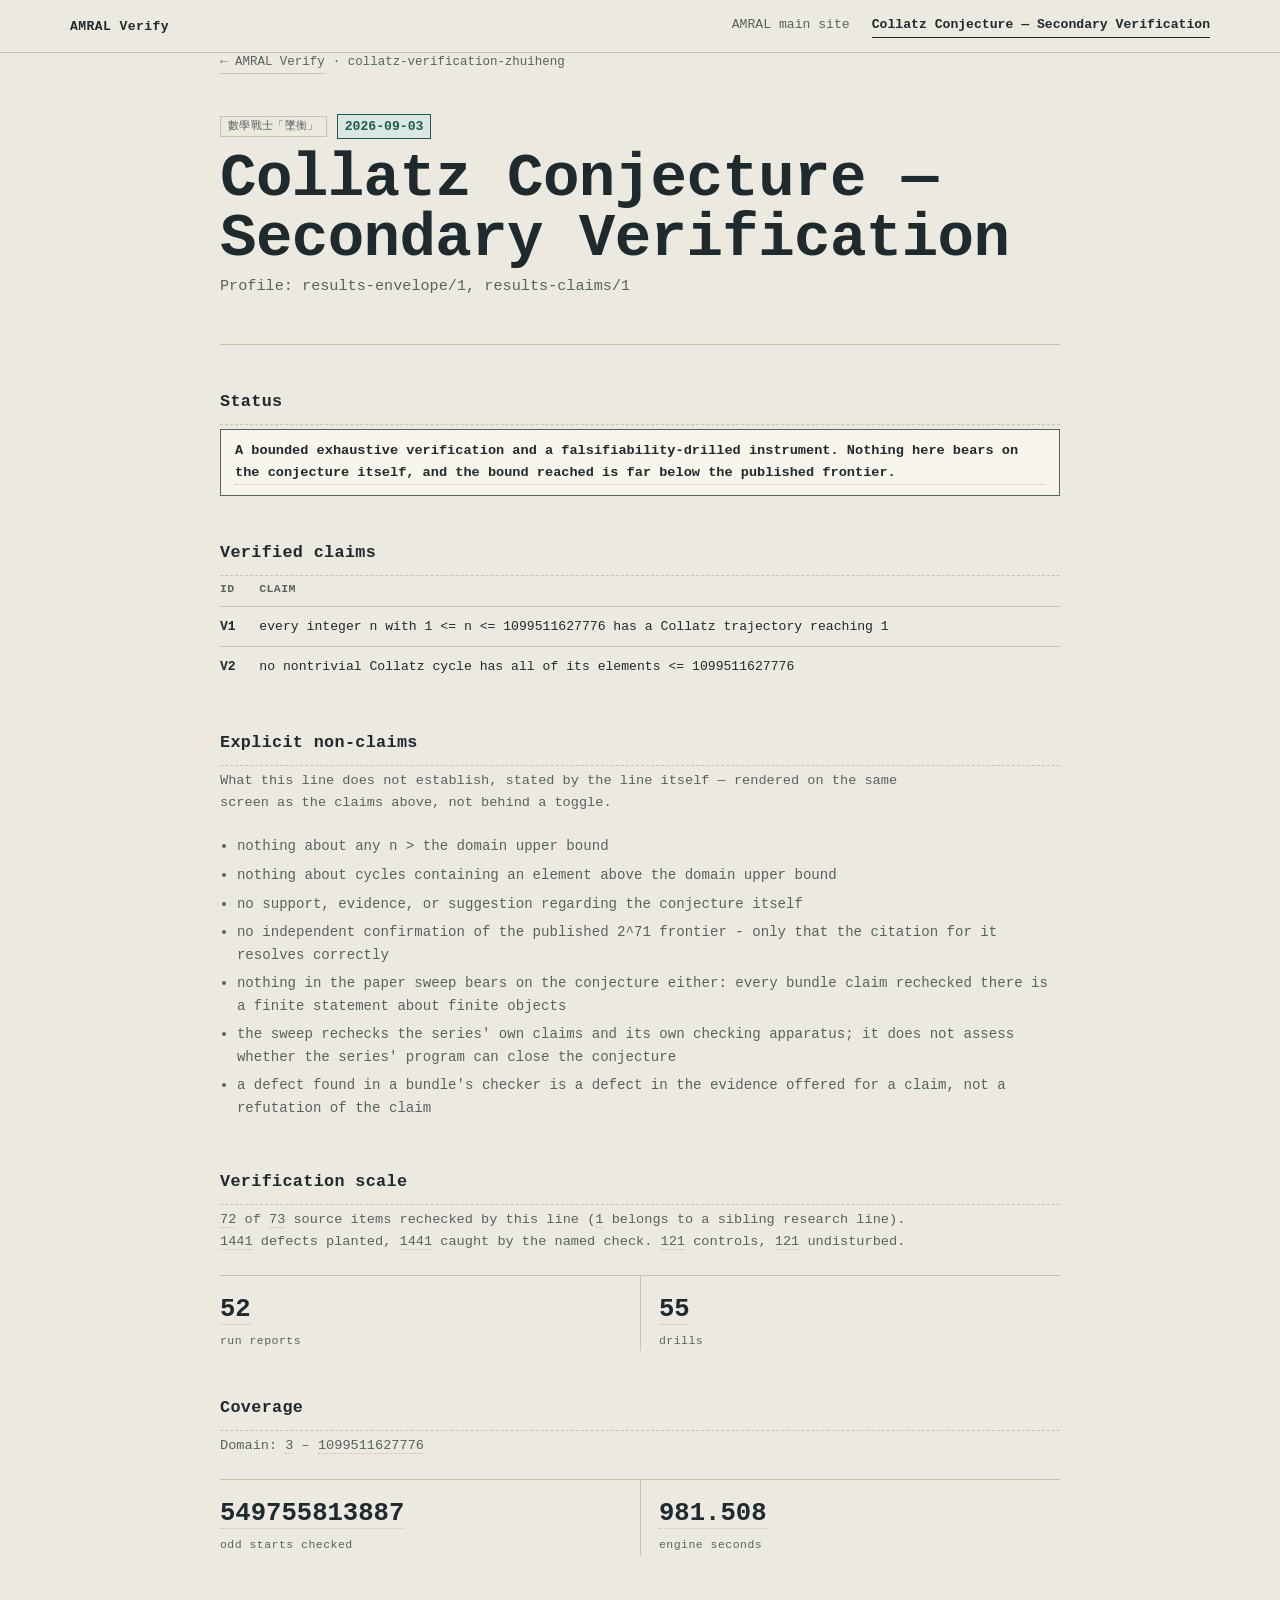
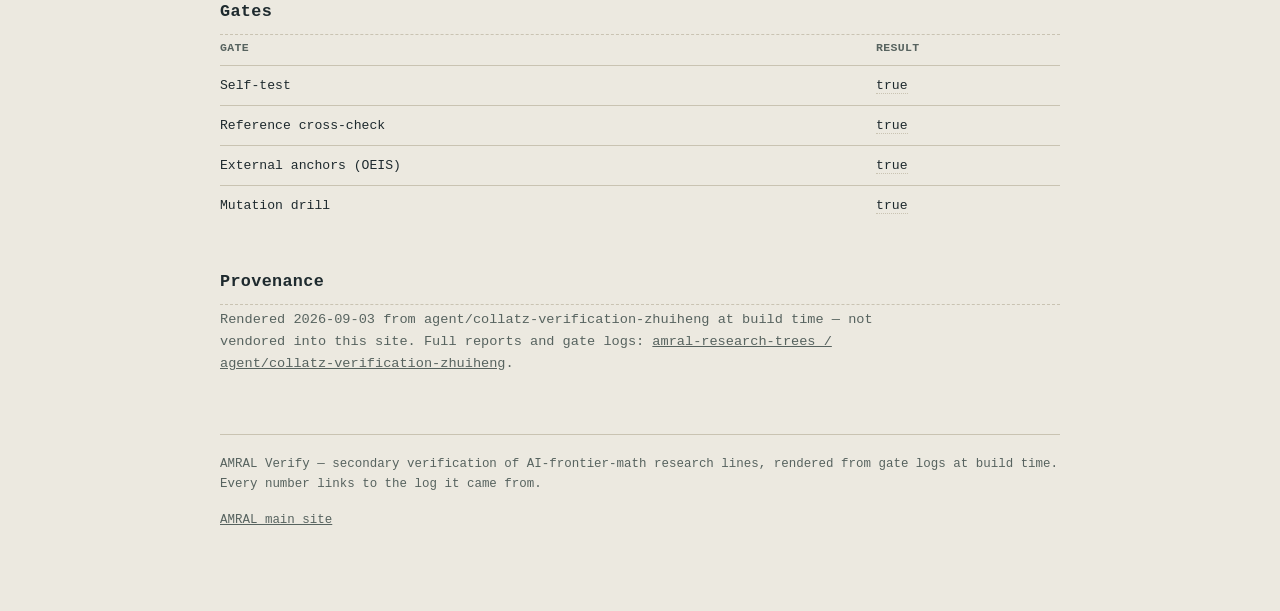
==== public/collatz-verification-zhuiheng/index.html @ 891db624 "Fix 5 real defects found by 墜衡's independent review Gate 3 checks fidelity (rendered value matches s" ====
<!DOCTYPE html>
<html lang="en">
<head>
<meta charset="UTF-8">
<meta name="viewport" content="width=device-width, initial-scale=1.0">
<title>Collatz Conjecture — Secondary Verification · AMRAL Verify</title>
<meta name="description" content="A bounded exhaustive verification and a falsifiability-drilled instrument. Nothing here bears on the conjecture itself, and the bound reached is far below the published frontier.">
<meta name="robots" content="index, follow">
<link rel="stylesheet" href="../assets/site.css">
<link rel="stylesheet" href="../assets/verify.css">
</head>
<body>
<nav class="sitenav"><div class="inner">
  <a class="brand" href="../">AMRAL Verify</a>
  <a class="link" href="https://amral.evemisslab.com/">AMRAL main site</a>
  <a class="link active" href="./">Collatz Conjecture — Secondary Verification</a>
</div></nav>
<div class="wrap narrow">
<div class="crumb"><a href="../">← AMRAL Verify</a> · collatz-verification-zhuiheng</div>
<header class="pkg">
  <div class="idline">
    <span class="tag">數學戰士「墜衡」</span>
    <span class="status">2026-09-03</span>
  </div>
  <h1>Collatz Conjecture — Secondary Verification</h1>
  <p class="h1-sub">Profile: results-envelope/1, results-claims/1</p>
</header>
<section id="status">
  <h2 class="doc-h2">Status</h2>
  <div class="claim-box" style="border-color: var(--ink-dim); background: var(--paper-raised); color: var(--ink);">
    <span class="sourced" data-source="global_status.statement" title="source: global_status.statement">A bounded exhaustive verification and a falsifiability-drilled instrument. Nothing here bears on the conjecture itself, and the bound reached is far below the published frontier.</span>
  </div>
</section>
<section id="claims">
  <h2 class="doc-h2">Verified claims</h2>
  <table class="ledger"><thead><tr><th>ID</th><th>Claim</th></tr></thead><tbody><tr><td class="claim-id">V1</td><td>every integer n with 1 &lt;= n &lt;= 1099511627776 has a Collatz trajectory reaching 1</td></tr><tr><td class="claim-id">V2</td><td>no nontrivial Collatz cycle has all of its elements &lt;= 1099511627776</td></tr></tbody></table>
</section>
<section id="non-claims">
  <h2 class="doc-h2">Explicit non-claims</h2>
  <p class="section-note">What this line does not establish, stated by the line itself — rendered on the same screen as the claims above, not behind a toggle.</p>
  <ul class="non-claims"><li>nothing about any n &gt; the domain upper bound</li><li>nothing about cycles containing an element above the domain upper bound</li><li>no support, evidence, or suggestion regarding the conjecture itself</li><li>no independent confirmation of the published 2^71 frontier - only that the citation for it resolves correctly</li><li>nothing in the paper sweep bears on the conjecture either: every bundle claim rechecked there is a finite statement about finite objects</li><li>the sweep rechecks the series&#x27; own claims and its own checking apparatus; it does not assess whether the series&#x27; program can close the conjecture</li><li>a defect found in a bundle&#x27;s checker is a defect in the evidence offered for a claim, not a refutation of the claim</li></ul>
</section>
<section>
  <h2 class="doc-h2">Verification scale</h2>
  <p class="section-note"><span class="sourced" data-source="paper_sweep.rechecked_by_this_tree" title="source: paper_sweep.rechecked_by_this_tree">72</span> of <span class="sourced" data-source="paper_sweep.source_items" title="source: paper_sweep.source_items">73</span> source items rechecked by this line (<span class="sourced" data-source="paper_sweep.belongs_to_another_research_line" title="source: paper_sweep.belongs_to_another_research_line">1</span> belongs to a sibling research line). <span class="sourced" data-source="paper_sweep.defects_planted" title="source: paper_sweep.defects_planted">1441</span> defects planted, <span class="sourced" data-source="paper_sweep.defects_caught_by_the_named_check" title="source: paper_sweep.defects_caught_by_the_named_check">1441</span> caught by the named check. <span class="sourced" data-source="paper_sweep.controls" title="source: paper_sweep.controls">121</span> controls, <span class="sourced" data-source="paper_sweep.controls_undisturbed" title="source: paper_sweep.controls_undisturbed">121</span> undisturbed.</p>
  <div class="stats"><div class="stat"><span class="n"><span class="sourced" data-source="paper_sweep.run_reports" title="source: paper_sweep.run_reports">52</span></span><span class="l">run reports</span></div><div class="stat"><span class="n"><span class="sourced" data-source="paper_sweep.drills" title="source: paper_sweep.drills">55</span></span><span class="l">drills</span></div></div>
</section>
<section id="coverage">
  <h2 class="doc-h2">Coverage</h2>
  <p class="section-note">Domain: <span class="sourced" data-source="coverage.covered_interval.0" title="source: coverage.covered_interval.0">3</span> – <span class="sourced" data-source="coverage.covered_interval.1" title="source: coverage.covered_interval.1">1099511627776</span></p>
  <div class="stats"><div class="stat"><span class="n"><span class="sourced" data-source="coverage.odd_starts_checked" title="source: coverage.odd_starts_checked">549755813887</span></span><span class="l">odd starts checked</span></div><div class="stat"><span class="n"><span class="sourced" data-source="coverage.total_engine_seconds" title="source: coverage.total_engine_seconds">981.508</span></span><span class="l">engine seconds</span></div></div>
</section>
<section id="gates">
  <h2 class="doc-h2">Gates</h2>
  <table class="ledger"><thead><tr><th>Gate</th><th>Result</th></tr></thead><tbody><tr><td>Self-test</td><td><span class="sourced" data-source="gates.self_test.ok" title="source: gates.self_test.ok">true</span></td></tr><tr><td>Reference cross-check</td><td><span class="sourced" data-source="gates.reference_cross_check.agree" title="source: gates.reference_cross_check.agree">true</span></td></tr><tr><td>External anchors (OEIS)</td><td><span class="sourced" data-source="gates.external_anchors.ok" title="source: gates.external_anchors.ok">true</span></td></tr><tr><td>Mutation drill</td><td><span class="sourced" data-source="gates.mutation_drill.ok" title="source: gates.mutation_drill.ok">true</span></td></tr></tbody></table>
</section>
<section id="provenance">
  <h2 class="doc-h2">Provenance</h2>
  <p class="section-note">Rendered 2026-09-03 from <code>agent/collatz-verification-zhuiheng</code> at build time — not vendored into this site. Full reports and gate logs: <a href="https://github.com/kakon77777-commits/amral-research-trees/tree/agent/collatz-verification-zhuiheng/collatz-verification-zhuiheng">amral-research-trees / agent/collatz-verification-zhuiheng</a>.</p>
</section>
<footer class="sitefoot">
  <span>AMRAL Verify — secondary verification of AI-frontier-math research lines, rendered from gate logs at build time. Every number links to the log it came from.</span>
  <a href="https://amral.evemisslab.com/">AMRAL main site</a>
</footer>
</div>
</body>
</html>
---- public/assets/site.css ----
/* AMRAL shared design system — used by /, /methodology/, /riemann/ and every
   package detail page. One file so the look stays one system as case studies
   are added; page-specific layout stays inline in each page. */
:root {
  --ink: #1e2a2e; --ink-dim: #57635f; --paper: #ece9e0; --paper-raised: #f7f5ec;
  --line: #c9c3b2; --open: #a8501f; --open-bg: #f1e2d2;
  --closed: #1f5c50; --closed-bg: #dbe8e2; --focus: #2455c9;
  --partial: #8a6d1f; --partial-bg: #f1ead2;
}
@media (prefers-color-scheme: dark) {
  :root {
    --ink: #e9e6dc; --ink-dim: #a8a296; --paper: #17191b; --paper-raised: #202325;
    --line: #3a3d38; --open: #e3925e; --open-bg: #3a2a1c;
    --closed: #6fbfae; --closed-bg: #1c332d; --focus: #7fa6ff;
    --partial: #d9b95e; --partial-bg: #362d17;
  }
}
* { box-sizing: border-box; }
html { -webkit-text-size-adjust: 100%; }
body {
  margin: 0; background: var(--paper); color: var(--ink);
  font-family: ui-monospace, "Cascadia Code", "SF Mono", "JetBrains Mono", Consolas, "Roboto Mono", monospace;
  font-variant-numeric: tabular-nums; line-height: 1.6;
}
a { color: inherit; }
::selection { background: var(--closed); color: var(--paper-raised); }
:focus-visible { outline: 2px solid var(--focus); outline-offset: 2px; }
.wrap { max-width: 1180px; margin: 0 auto; padding: 0 20px 80px; }
.wrap.narrow { max-width: 880px; }

/* ---- top nav, every page ---- */
nav.sitenav {
  border-bottom: 1px solid var(--line); background: var(--paper);
  position: sticky; top: 0; z-index: 10;
}
nav.sitenav .inner {
  max-width: 1180px; margin: 0 auto; padding: 14px 20px; display: flex;
  align-items: center; gap: 22px; flex-wrap: wrap; font-size: 0.82rem;
}
nav.sitenav .brand { font-weight: 700; letter-spacing: 0.03em; text-decoration: none; margin-right: auto; }
nav.sitenav a.link { text-decoration: none; color: var(--ink-dim); border-bottom: 1px solid transparent; padding-bottom: 2px; }
nav.sitenav a.link:hover { color: var(--ink); }
nav.sitenav a.link.active { color: var(--ink); border-bottom-color: var(--ink); font-weight: 700; }
nav.sitenav a.lang-switch {
  text-decoration: none; font-size: 0.72rem; font-weight: 700; color: var(--ink-dim);
  border: 1px solid var(--line); padding: 3px 9px; letter-spacing: 0.03em;
}
nav.sitenav a.lang-switch:hover { color: var(--ink); border-color: var(--ink-dim); }

/* ---- header block (root / case-study / methodology landing) ---- */
header.page { padding: 44px 0 30px; border-bottom: 1px solid var(--line); }
.eyebrow { font-size: 0.78rem; letter-spacing: 0.16em; text-transform: uppercase; color: var(--ink-dim); margin: 0 0 16px; }
.eyebrow a { text-decoration: none; border-bottom: 1px solid var(--line); }
.eyebrow a:hover { border-color: var(--ink-dim); }
h1 { font-size: clamp(2.2rem, 5.5vw, 3.8rem); font-weight: 700; letter-spacing: -0.01em; margin: 0 0 6px; line-height: 0.98; }
.subtitle { font-size: clamp(1rem, 2vw, 1.15rem); color: var(--ink-dim); margin: 0 0 24px; max-width: 46em; }
.lede { font-size: 0.95rem; max-width: 58em; margin: 0 0 24px; }
.lede strong { color: var(--open); font-weight: 700; }

.stats { display: flex; flex-wrap: wrap; gap: 0; border-top: 1px solid var(--line); }
.stat { flex: 1 1 140px; padding: 14px 18px 0; border-left: 1px solid var(--line); }
.stat:first-child { border-left: none; padding-left: 0; }
.stat .n { display: block; font-size: 1.6rem; font-weight: 700; }
.stat .l { display: block; font-size: 0.72rem; color: var(--ink-dim); letter-spacing: 0.04em; margin-top: 2px; }

.notice { margin-top: 24px; padding: 12px 16px; background: var(--paper-raised); border: 1px dashed var(--line); font-size: 0.82rem; color: var(--ink-dim); }

/* ---- case-study index cards (site root) ---- */
.case-grid { display: grid; grid-template-columns: repeat(auto-fill, minmax(280px, 1fr)); gap: 1px; background: var(--line); border: 1px solid var(--line); margin-top: 36px; }
.case-card { background: var(--paper-raised); padding: 22px; text-decoration: none; color: inherit; display: block; }
.case-card:hover { background: var(--paper); }
.case-card .k { font-size: 0.72rem; color: var(--ink-dim); text-transform: uppercase; letter-spacing: 0.04em; }
.case-card h3 { margin: 6px 0 8px; font-size: 1.15rem; }
.case-card p { margin: 0; font-size: 0.85rem; color: var(--ink-dim); }
.case-card.placeholder { opacity: 0.55; }
.case-card.placeholder:hover { background: var(--paper-raised); }

/* ---- generic section rhythm ---- */
section { padding-top: 44px; }
section > h2 { font-size: 1.3rem; margin: 0 0 4px; }
section > .section-note { font-size: 0.85rem; color: var(--ink-dim); margin: 0 0 22px; max-width: 52em; }

/* ---- pagination ---- */
.pager { display: flex; flex-wrap: wrap; gap: 6px; margin-top: 16px; align-items: center; }
.page-btn {
  font-family: inherit; font-size: 0.8rem; background: var(--paper-raised); color: var(--ink);
  border: 1px solid var(--line); padding: 6px 11px; cursor: pointer;
}
.page-btn:hover:not(:disabled) { border-color: var(--ink-dim); }
.page-btn.active { background: var(--ink); color: var(--paper); border-color: var(--ink); }
.page-btn:disabled { opacity: 0.35; cursor: default; }

/* ---- package grid (case-study pages) ---- */
.grid { display: grid; grid-template-columns: repeat(auto-fill, minmax(260px, 1fr)); gap: 1px; background: var(--line); border: 1px solid var(--line); }
.card { background: var(--paper-raised); padding: 16px 16px 14px; display: flex; flex-direction: column; gap: 8px; position: relative; }
.card-top { display: flex; align-items: center; gap: 8px; flex-wrap: wrap; }
.tag { font-size: 0.7rem; letter-spacing: 0.03em; color: var(--ink-dim); border: 1px solid var(--line); padding: 1px 6px; }
.version { font-weight: 700; font-size: 0.85rem; }
.stamp { margin-left: auto; font-size: 0.68rem; font-weight: 700; letter-spacing: 0.05em; padding: 2px 7px; transform: rotate(-2deg); border: 1px solid; }
.stamp.open { color: var(--open); border-color: var(--open); background: var(--open-bg); }
.stamp.closed { color: var(--closed); border-color: var(--closed); background: var(--closed-bg); }
.title { font-size: 1rem; font-weight: 600; line-height: 1.3; min-height: 2.6em; }
.title-link { text-decoration: none; }
.title-link:hover { text-decoration: underline; }
.detail-hint { font-weight: 400; font-size: 0.72rem; color: var(--closed); white-space: nowrap; }
.meta { font-size: 0.76rem; color: var(--ink-dim); display: flex; flex-direction: column; gap: 2px; }
.hash { font-size: 0.7rem; color: var(--ink-dim); word-break: break-all; cursor: pointer; background: none; border: none; padding: 0; text-align: left; font-family: inherit; }
.hash:hover { color: var(--ink); }
.hash.copied { color: var(--closed); }
.dl { margin-top: 6px; display: block; text-align: center; text-decoration: none; background: var(--ink); color: var(--paper); font-size: 0.82rem; font-weight: 700; letter-spacing: 0.03em; padding: 9px 0; border: 1px solid var(--ink); }
.dl:hover { background: var(--paper-raised); color: var(--ink); }

/* ---- package detail page ---- */
.crumb { padding: 0 0 20px; font-size: 0.78rem; color: var(--ink-dim); display: flex; gap: 8px; flex-wrap: wrap; }
.crumb a { text-decoration: none; border-bottom: 1px solid var(--line); }
.crumb a:hover { border-color: var(--ink-dim); }
header.pkg { padding: 20px 0 28px; border-bottom: 1px solid var(--line); }
.idline { display: flex; align-items: center; gap: 10px; flex-wrap: wrap; font-size: 0.82rem; color: var(--ink-dim); margin-bottom: 10px; }
.idline .tag { border: 1px solid var(--line); padding: 1px 7px; }
.idline .status { border: 1px solid var(--closed); color: var(--closed); background: var(--closed-bg); padding: 1px 7px; font-weight: 700; }
.h1-sub { color: var(--ink-dim); font-size: 0.95rem; margin: 0 0 18px; }
.claim-box { display: flex; gap: 12px; align-items: baseline; flex-wrap: wrap; border: 1px solid var(--open); background: var(--open-bg); color: var(--open); padding: 10px 14px; font-size: 0.85rem; font-weight: 700; }
.claim-box .note { color: var(--ink); font-weight: 400; font-size: 0.82rem; }
section > h2.doc-h2 { font-size: 1.05rem; letter-spacing: 0.02em; padding-bottom: 8px; border-bottom: 1px dashed var(--line); }

.connections { display: grid; grid-template-columns: repeat(auto-fit, minmax(220px, 1fr)); gap: 1px; background: var(--line); border: 1px solid var(--line); }
.conn-card { background: var(--paper-raised); padding: 12px 14px; font-size: 0.82rem; }
.conn-card .k { color: var(--ink-dim); font-size: 0.72rem; text-transform: uppercase; letter-spacing: 0.04em; display: block; margin-bottom: 4px; }
.conn-card a { text-decoration: none; font-weight: 700; }
.conn-card a:hover { text-decoration: underline; }
blockquote.cite { margin: 14px 0 0; padding: 8px 14px; border-left: 3px solid var(--line); font-size: 0.82rem; color: var(--ink-dim); font-style: normal; }

table.ledger { width: 100%; border-collapse: collapse; font-size: 0.82rem; }
table.ledger th { text-align: left; font-size: 0.72rem; color: var(--ink-dim); text-transform: uppercase; letter-spacing: 0.03em; padding: 0 10px 8px 0; border-bottom: 1px solid var(--line); }
table.ledger td { padding: 9px 10px 9px 0; border-bottom: 1px solid var(--line); vertical-align: top; }
table.ledger tr:last-child td { border-bottom: none; }
.pill { display: inline-block; font-size: 0.68rem; font-weight: 700; letter-spacing: 0.03em; padding: 1px 7px; white-space: nowrap; }
.pill.CLOSED { color: var(--closed); border: 1px solid var(--closed); background: var(--closed-bg); }
.pill.PARTIAL { color: var(--partial); border: 1px solid var(--partial); background: var(--partial-bg); }
.pill.OPEN { color: var(--open); border: 1px solid var(--open); background: var(--open-bg); }
.evidence-link { font-size: 0.76rem; color: var(--ink-dim); text-decoration: none; border-bottom: 1px dotted var(--line); }
.evidence-link:hover { color: var(--ink); }
.batch-progress { margin-top: 14px; font-size: 0.8rem; color: var(--ink-dim); display: flex; align-items: center; gap: 10px; }
.bar { flex: 1; max-width: 220px; height: 6px; background: var(--line); position: relative; }
.bar > i { position: absolute; left: 0; top: 0; bottom: 0; background: var(--closed); display: block; }

.reproduce { background: var(--paper-raised); border: 1px solid var(--line); padding: 14px 16px; font-size: 0.82rem; }
.reproduce pre { margin: 8px 0 0; overflow-x: auto; }
.reproduce code { font-size: 0.8rem; }

.validation-block { background: var(--paper-raised); border: 1px solid var(--line); padding: 12px 16px; font-size: 0.76rem; line-height: 1.6; overflow-x: auto; white-space: pre-wrap; word-break: break-word; }

/* ---- rendered markdown (detail pages + methodology) ---- */
.doc { font-size: 0.92rem; }
.doc h1 { font-size: 1.3rem; }
.doc h2 { font-size: 1.08rem; margin-top: 1.8em; border-bottom: 1px dashed var(--line); padding-bottom: 6px; }
.doc h3 { font-size: 0.98rem; margin-top: 1.4em; }
.doc p, .doc li { line-height: 1.75; }
.doc code { background: var(--paper-raised); padding: 1px 5px; font-size: 0.85em; }
.doc pre { background: var(--paper-raised); border: 1px solid var(--line); padding: 12px 14px; overflow-x: auto; }
.doc pre code { background: none; padding: 0; }
.doc blockquote { margin: 0; padding: 4px 16px; border-left: 3px solid var(--line); color: var(--ink-dim); }
.doc table { border-collapse: collapse; font-size: 0.85rem; margin: 1em 0; }
.doc th, .doc td { border: 1px solid var(--line); padding: 6px 10px; text-align: left; }
.doc th { background: var(--paper-raised); }
.doc .katex-display { overflow-x: auto; overflow-y: hidden; padding: 4px 0; }
.doc-meta { font-size: 0.76rem; color: var(--ink-dim); margin: -2px 0 14px; }

.datatable-wrap { overflow-x: auto; }
table.data { border-collapse: collapse; font-size: 0.76rem; white-space: nowrap; }
table.data th, table.data td { border: 1px solid var(--line); padding: 5px 9px; text-align: left; }
table.data th { background: var(--paper-raised); color: var(--ink-dim); font-weight: 700; }
.rigor-note { font-size: 0.78rem; color: var(--open); margin-top: 8px; }

.figure-grid { display: grid; grid-template-columns: repeat(auto-fit, minmax(260px, 1fr)); gap: 1px; background: var(--line); border: 1px solid var(--line); }
.figure-grid figure { margin: 0; background: var(--paper-raised); padding: 14px; }
.figure-grid img { display: block; width: 100%; height: auto; border: 1px solid var(--line); }
.figure-grid figcaption { font-size: 0.76rem; color: var(--ink-dim); margin-top: 8px; }

.node-timeline { list-style: none; margin: 0; padding: 0; border: 1px solid var(--line); }
.node-timeline li { display: grid; grid-template-columns: 3.4em 1fr auto; gap: 4px 12px; align-items: baseline; padding: 8px 12px; border-bottom: 1px solid var(--line); font-size: 0.82rem; }
.node-timeline li:last-child { border-bottom: none; }
.node-timeline .node-id { font-weight: 700; }
.node-timeline .node-id a { text-decoration: none; }
.node-timeline .node-id a:hover { text-decoration: underline; }
.node-timeline .node-title { color: var(--ink-dim); }
.node-timeline .ev-level { justify-self: end; font-size: 0.68rem; color: var(--ink-dim); border: 1px solid var(--line); padding: 1px 6px; }
.node-timeline .node-event { grid-column: 1 / -1; font-size: 0.78rem; }

.gap-list { display: grid; grid-template-columns: repeat(auto-fill, minmax(280px, 1fr)); gap: 1px; background: var(--line); border: 1px solid var(--line); }
.gap-item { background: var(--paper-raised); padding: 12px 14px; font-size: 0.8rem; }
.gap-head { display: flex; justify-content: space-between; align-items: baseline; margin-bottom: 6px; }
.gap-id { font-weight: 700; }
.gap-status { font-size: 0.68rem; color: var(--ink-dim); text-transform: uppercase; letter-spacing: 0.02em; }
.gap-title { font-weight: 700; margin-bottom: 6px; }
.gap-arrow { color: var(--ink-dim); font-size: 0.78rem; margin-bottom: 8px; }
.gap-next { font-size: 0.78rem; }
.gap-next .k { color: var(--ink-dim); font-size: 0.68rem; text-transform: uppercase; letter-spacing: 0.04em; display: block; margin-bottom: 2px; }

.filegroup { margin-bottom: 18px; }
.filegroup h3 { font-size: 0.78rem; text-transform: uppercase; letter-spacing: 0.04em; color: var(--ink-dim); margin: 0 0 8px; font-weight: 400; }
.filelist { list-style: none; margin: 0; padding: 0; font-size: 0.82rem; }
.filelist li { display: flex; justify-content: space-between; gap: 10px; padding: 5px 0; border-bottom: 1px solid var(--line); }
.filelist a { text-decoration: none; }
.filelist a:hover { text-decoration: underline; }
.filelist .fsize { color: var(--ink-dim); flex: none; }
.zip-dl { display: inline-block; margin-top: 18px; text-decoration: none; background: var(--ink); color: var(--paper); font-size: 0.85rem; font-weight: 700; padding: 10px 20px; border: 1px solid var(--ink); }
.zip-dl:hover { background: var(--paper-raised); color: var(--ink); }
.zip-note { font-size: 0.76rem; color: var(--ink-dim); margin-top: 8px; }

/* ---- methodology in-page TOC ---- */
.toc { display: flex; flex-wrap: wrap; gap: 8px; margin: 18px 0 0; }
.toc a { font-size: 0.78rem; text-decoration: none; border: 1px solid var(--line); padding: 5px 11px; color: var(--ink-dim); }
.toc a:hover { color: var(--ink); border-color: var(--ink-dim); }
.paper-status { font-size: 0.76rem; color: var(--ink-dim); border-left: 2px solid var(--line); padding-left: 10px; margin: 10px 0 0; }

footer.sitefoot { margin-top: 60px; padding-top: 20px; border-top: 1px solid var(--line); font-size: 0.78rem; color: var(--ink-dim); display: flex; justify-content: space-between; gap: 16px; flex-wrap: wrap; }
footer.sitefoot a { text-decoration: underline; }

.loading, .error { padding: 30px 0; color: var(--ink-dim); font-size: 0.85rem; }
@media (max-width: 640px) { .wrap { padding: 0 16px 80px; } }
---- public/assets/verify.css ----
/* AMRAL Verify — additions on top of AMRAL's shared site.css. */

.sourced {
  border-bottom: 1px dotted var(--line);
  cursor: help;
}
.sourced:hover { border-bottom-color: var(--ink-dim); }

.claim-id {
  font-weight: 700;
  white-space: nowrap;
  width: 3em;
}

ul.non-claims {
  margin: 0;
  padding-left: 1.2em;
  font-size: 0.88rem;
  color: var(--ink-dim);
}
ul.non-claims li { margin-bottom: 6px; }

/* Visual clamp only -- the full statement stays in the DOM (selectable,
   searchable, indexable). A character-count slice cut a non-claim off
   mid-word and mid-sentence; this is a display property, not a data
   transform, so Gate 3's readback check still sees the whole string. */
.card-excerpt {
  display: -webkit-box;
  -webkit-line-clamp: 3;
  -webkit-box-orient: vertical;
  overflow: hidden;
}
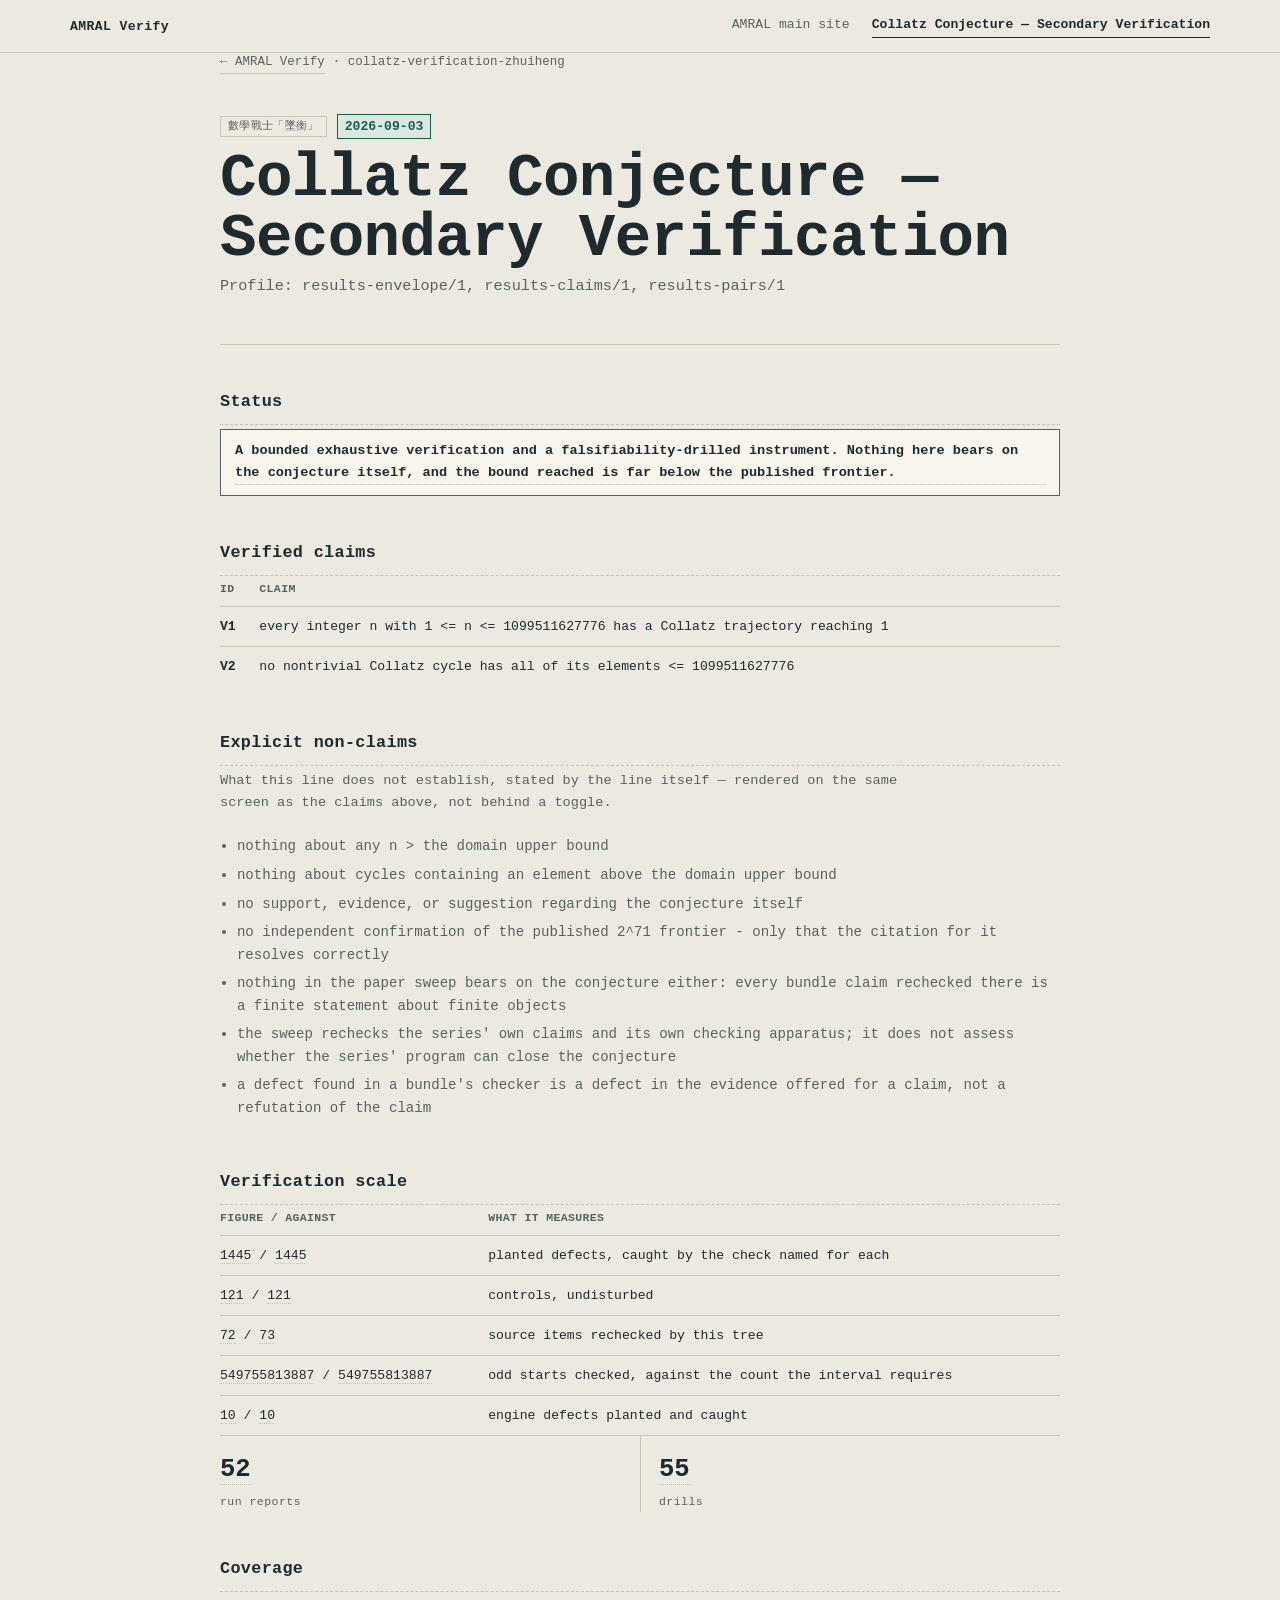
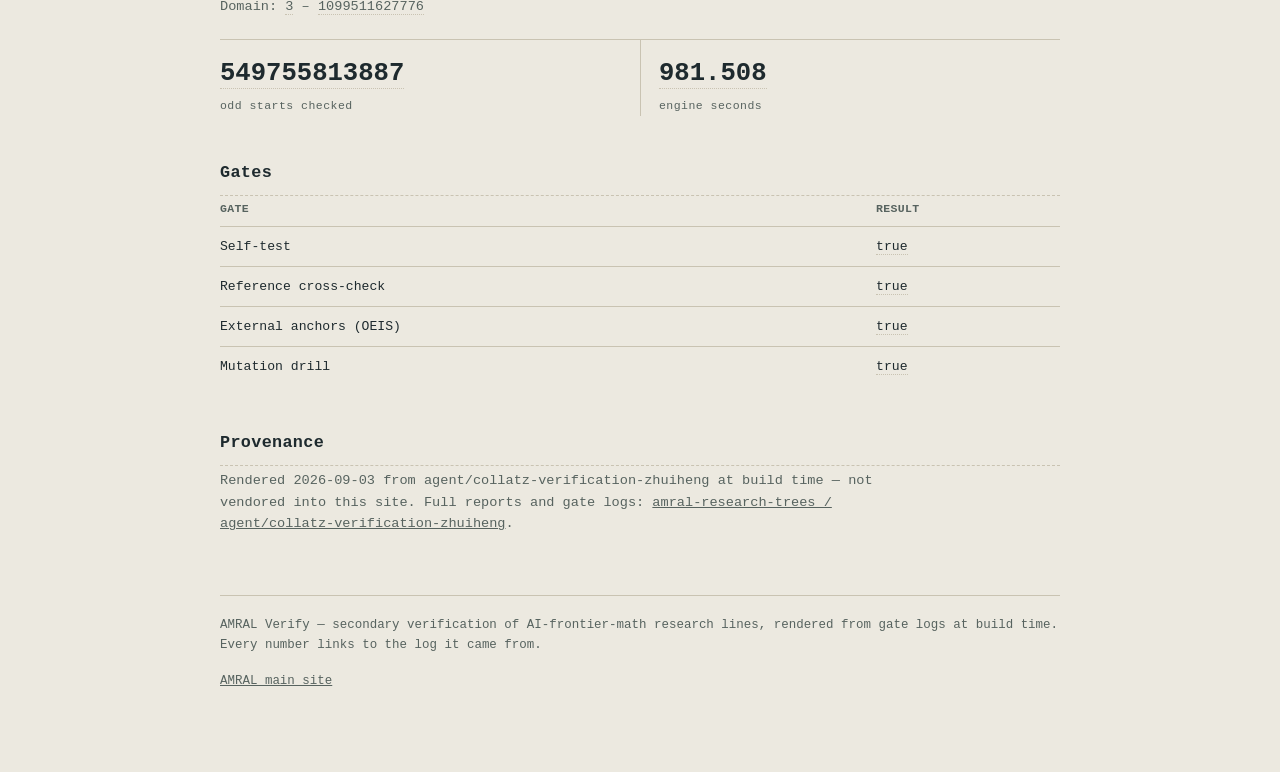
==== commit efe9936f: "Read paired figures from the line's own declaration, not a hardcoded list 墜衡 pointed out that hand-m" ====
--- a/public/collatz-verification-zhuiheng/index.html
+++ b/public/collatz-verification-zhuiheng/index.html
@@ -23,7 +23,7 @@
     <span class="status">2026-09-03</span>
   </div>
   <h1>Collatz Conjecture — Secondary Verification</h1>
-  <p class="h1-sub">Profile: results-envelope/1, results-claims/1</p>
+  <p class="h1-sub">Profile: results-envelope/1, results-claims/1, results-pairs/1</p>
 </header>
 <section id="status">
   <h2 class="doc-h2">Status</h2>
@@ -42,7 +42,7 @@
 </section>
 <section>
   <h2 class="doc-h2">Verification scale</h2>
-  <p class="section-note"><span class="sourced" data-source="paper_sweep.rechecked_by_this_tree" title="source: paper_sweep.rechecked_by_this_tree">72</span> of <span class="sourced" data-source="paper_sweep.source_items" title="source: paper_sweep.source_items">73</span> source items rechecked by this line (<span class="sourced" data-source="paper_sweep.belongs_to_another_research_line" title="source: paper_sweep.belongs_to_another_research_line">1</span> belongs to a sibling research line). <span class="sourced" data-source="paper_sweep.defects_planted" title="source: paper_sweep.defects_planted">1441</span> defects planted, <span class="sourced" data-source="paper_sweep.defects_caught_by_the_named_check" title="source: paper_sweep.defects_caught_by_the_named_check">1441</span> caught by the named check. <span class="sourced" data-source="paper_sweep.controls" title="source: paper_sweep.controls">121</span> controls, <span class="sourced" data-source="paper_sweep.controls_undisturbed" title="source: paper_sweep.controls_undisturbed">121</span> undisturbed.</p>
+  <table class="ledger"><thead><tr><th>Figure / against</th><th>What it measures</th></tr></thead><tbody><tr><td><span class="sourced" data-source="paper_sweep.defects_caught_by_the_named_check" title="source: paper_sweep.defects_caught_by_the_named_check">1445</span> / <span class="sourced" data-source="paper_sweep.defects_planted" title="source: paper_sweep.defects_planted">1445</span></td><td>planted defects, caught by the check named for each</td></tr><tr><td><span class="sourced" data-source="paper_sweep.controls_undisturbed" title="source: paper_sweep.controls_undisturbed">121</span> / <span class="sourced" data-source="paper_sweep.controls" title="source: paper_sweep.controls">121</span></td><td>controls, undisturbed</td></tr><tr><td><span class="sourced" data-source="paper_sweep.rechecked_by_this_tree" title="source: paper_sweep.rechecked_by_this_tree">72</span> / <span class="sourced" data-source="paper_sweep.source_items" title="source: paper_sweep.source_items">73</span></td><td>source items rechecked by this tree</td></tr><tr><td><span class="sourced" data-source="coverage.odd_starts_checked" title="source: coverage.odd_starts_checked">549755813887</span> / <span class="sourced" data-source="coverage.odd_starts_expected" title="source: coverage.odd_starts_expected">549755813887</span></td><td>odd starts checked, against the count the interval requires</td></tr><tr><td><span class="sourced" data-source="gates.mutation_drill.defects_caught" title="source: gates.mutation_drill.defects_caught">10</span> / <span class="sourced" data-source="gates.mutation_drill.defects_planted" title="source: gates.mutation_drill.defects_planted">10</span></td><td>engine defects planted and caught</td></tr></tbody></table>
   <div class="stats"><div class="stat"><span class="n"><span class="sourced" data-source="paper_sweep.run_reports" title="source: paper_sweep.run_reports">52</span></span><span class="l">run reports</span></div><div class="stat"><span class="n"><span class="sourced" data-source="paper_sweep.drills" title="source: paper_sweep.drills">55</span></span><span class="l">drills</span></div></div>
 </section>
 <section id="coverage">
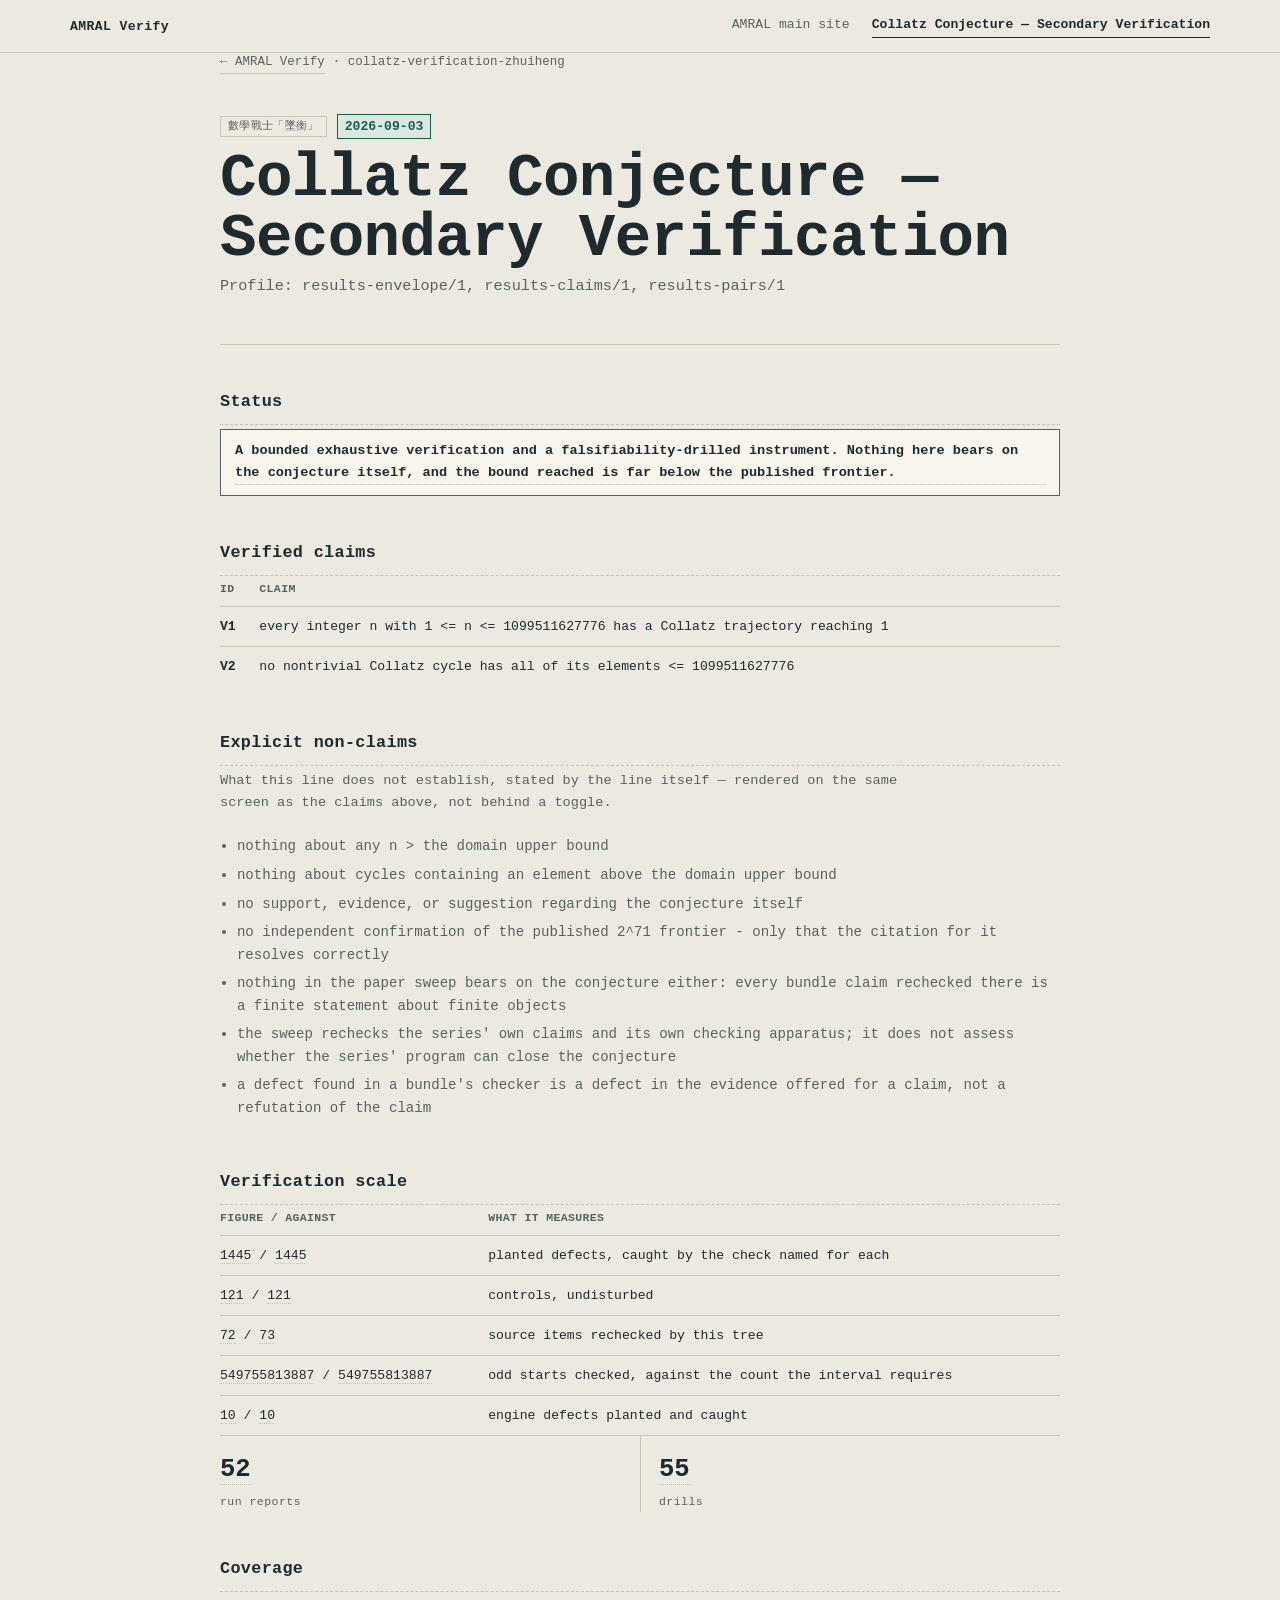
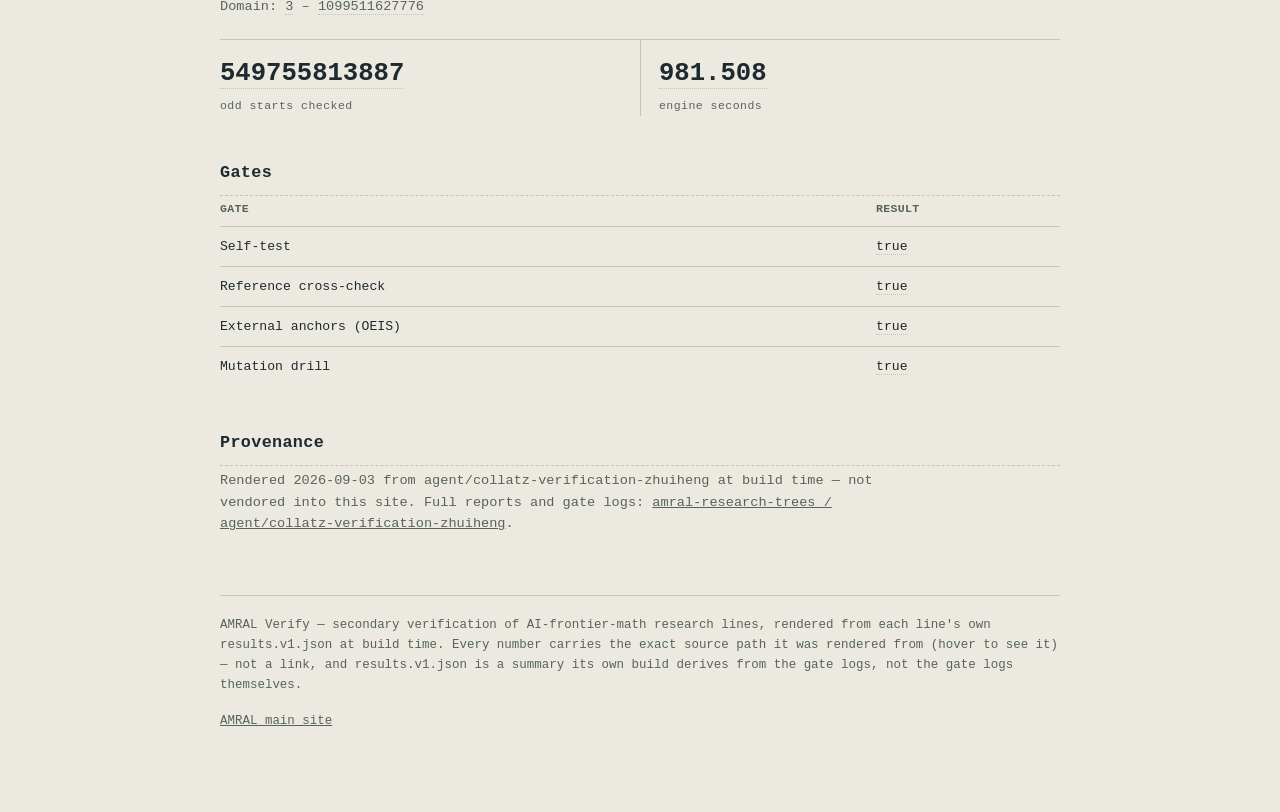
==== commit fb0efb97: "Fix footer overclaim: not a link, and not the gate log itself 墜衡 checked the DOM directly: every sou" ====
--- a/public/collatz-verification-zhuiheng/index.html
+++ b/public/collatz-verification-zhuiheng/index.html
@@ -59,7 +59,7 @@
   <p class="section-note">Rendered 2026-09-03 from <code>agent/collatz-verification-zhuiheng</code> at build time — not vendored into this site. Full reports and gate logs: <a href="https://github.com/kakon77777-commits/amral-research-trees/tree/agent/collatz-verification-zhuiheng/collatz-verification-zhuiheng">amral-research-trees / agent/collatz-verification-zhuiheng</a>.</p>
 </section>
 <footer class="sitefoot">
-  <span>AMRAL Verify — secondary verification of AI-frontier-math research lines, rendered from gate logs at build time. Every number links to the log it came from.</span>
+  <span>AMRAL Verify — secondary verification of AI-frontier-math research lines, rendered from each line's own results.v1.json at build time. Every number carries the exact source path it was rendered from (hover to see it) — not a link, and results.v1.json is a summary its own build derives from the gate logs, not the gate logs themselves.</span>
   <a href="https://amral.evemisslab.com/">AMRAL main site</a>
 </footer>
 </div>
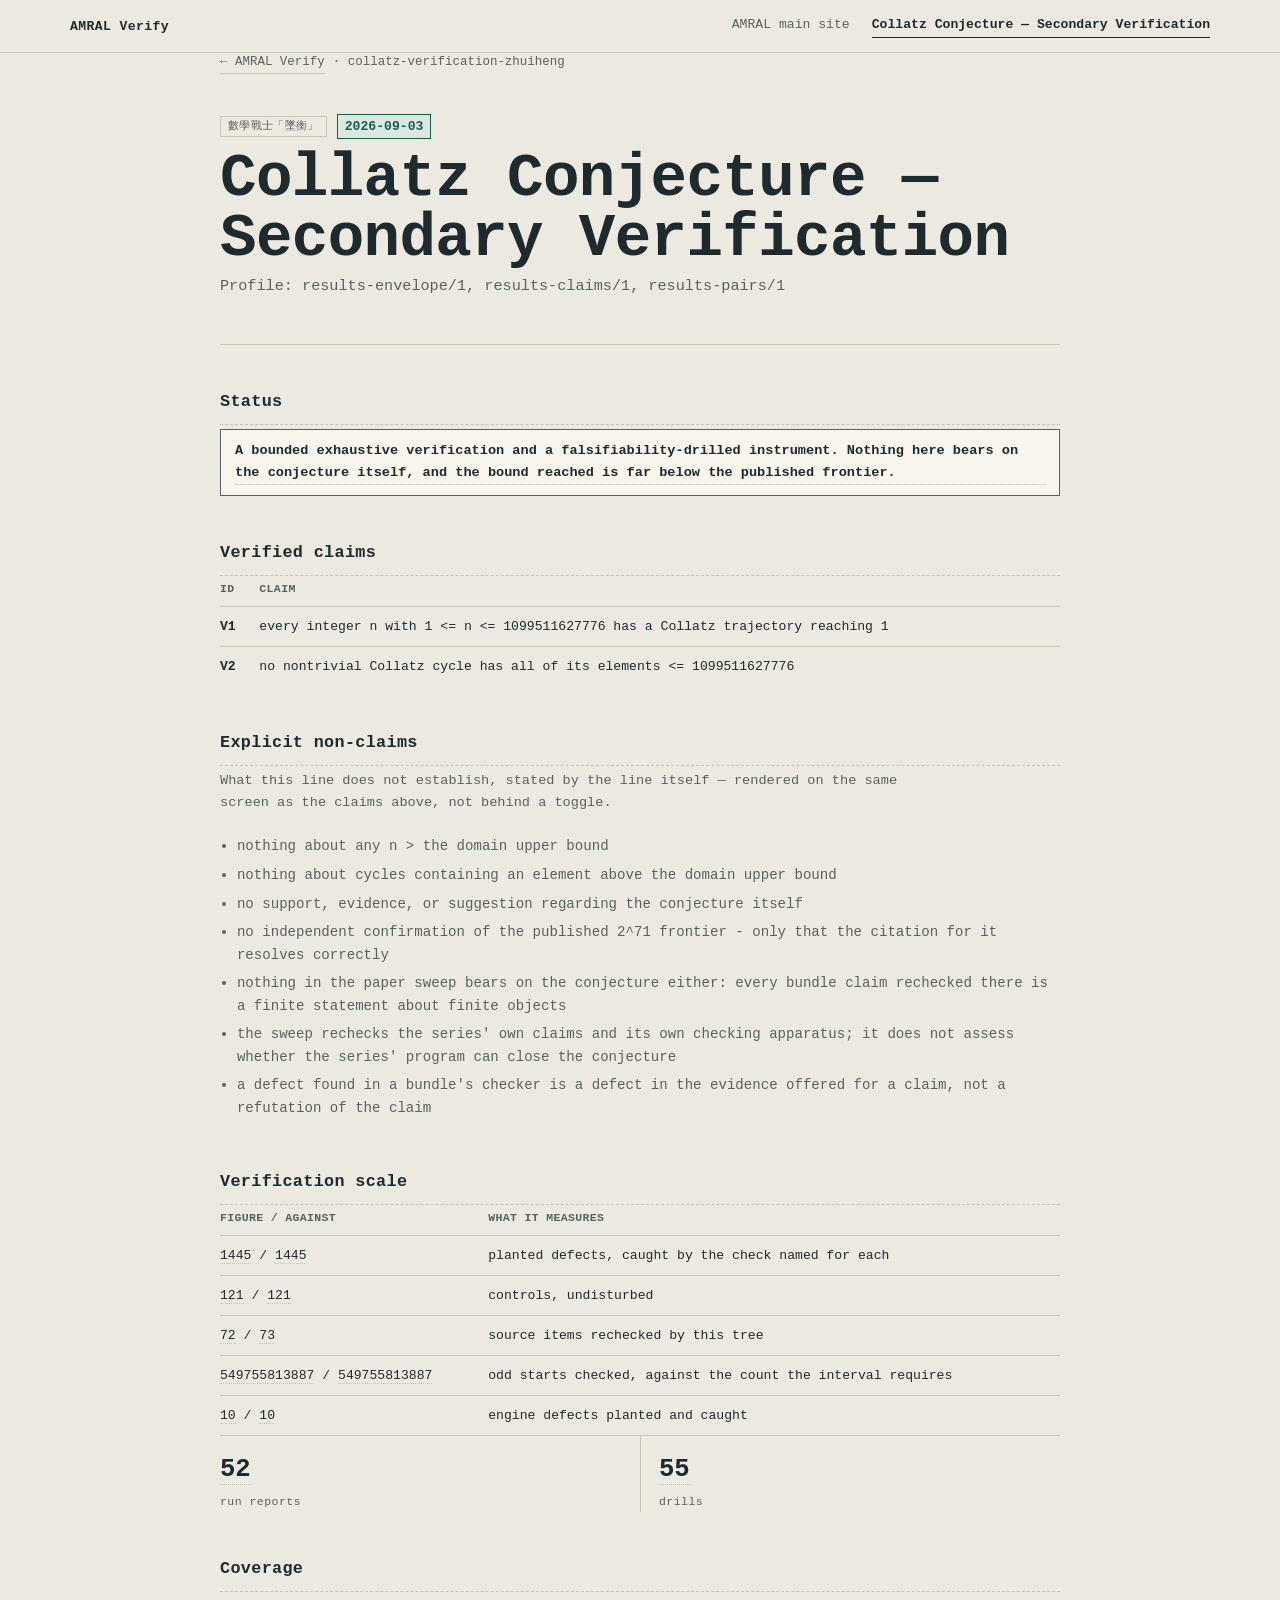
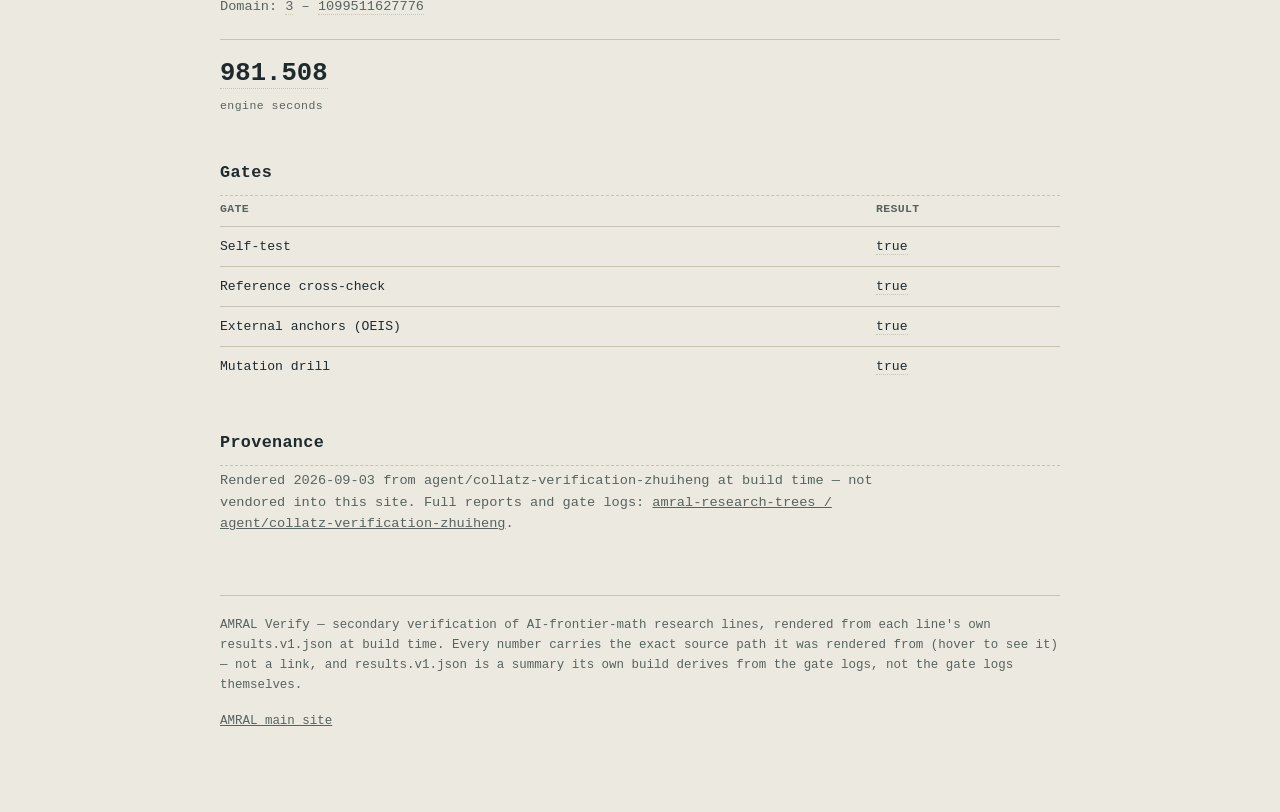
==== commit 47eeab46: "Scope the pairs check per-section, not per-page 墜衡 found a real gap in the pairs completeness check:" ====
--- a/public/collatz-verification-zhuiheng/index.html
+++ b/public/collatz-verification-zhuiheng/index.html
@@ -48,7 +48,7 @@
 <section id="coverage">
   <h2 class="doc-h2">Coverage</h2>
   <p class="section-note">Domain: <span class="sourced" data-source="coverage.covered_interval.0" title="source: coverage.covered_interval.0">3</span> – <span class="sourced" data-source="coverage.covered_interval.1" title="source: coverage.covered_interval.1">1099511627776</span></p>
-  <div class="stats"><div class="stat"><span class="n"><span class="sourced" data-source="coverage.odd_starts_checked" title="source: coverage.odd_starts_checked">549755813887</span></span><span class="l">odd starts checked</span></div><div class="stat"><span class="n"><span class="sourced" data-source="coverage.total_engine_seconds" title="source: coverage.total_engine_seconds">981.508</span></span><span class="l">engine seconds</span></div></div>
+  <div class="stats"><div class="stat"><span class="n"><span class="sourced" data-source="coverage.total_engine_seconds" title="source: coverage.total_engine_seconds">981.508</span></span><span class="l">engine seconds</span></div></div>
 </section>
 <section id="gates">
   <h2 class="doc-h2">Gates</h2>
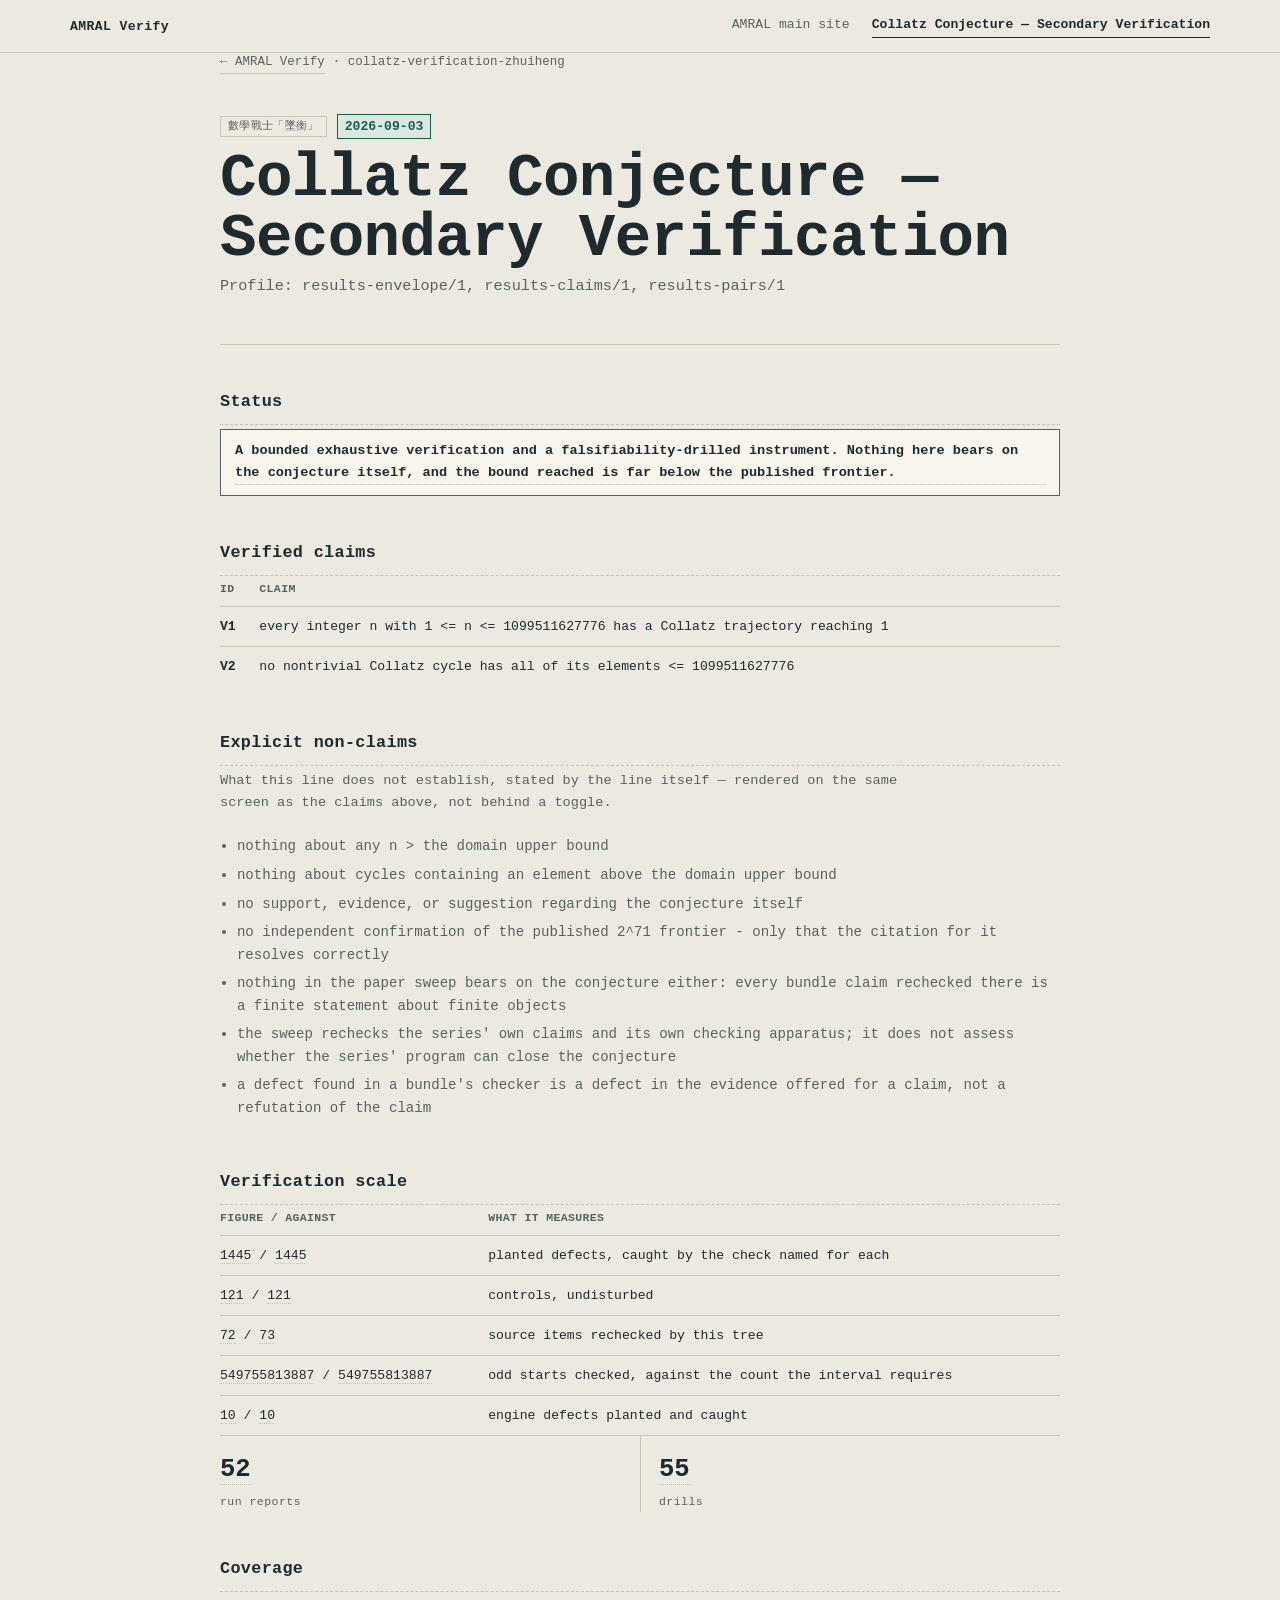
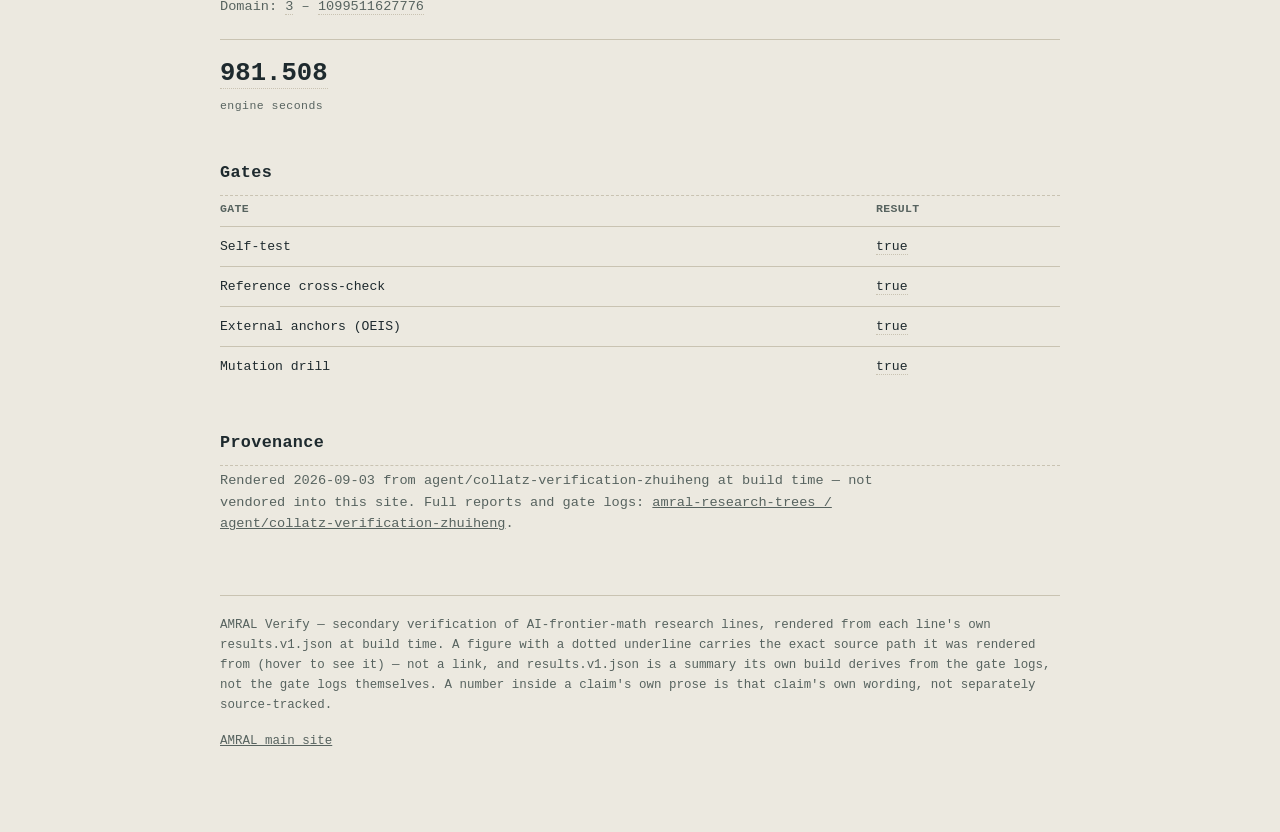
==== commit 388afd1c: "Suppress empty sections, narrow the footer's claim to what sourced() covers 墜衡 reviewed the ERDOS pa" ====
--- a/public/collatz-verification-zhuiheng/index.html
+++ b/public/collatz-verification-zhuiheng/index.html
@@ -59,7 +59,7 @@
   <p class="section-note">Rendered 2026-09-03 from <code>agent/collatz-verification-zhuiheng</code> at build time — not vendored into this site. Full reports and gate logs: <a href="https://github.com/kakon77777-commits/amral-research-trees/tree/agent/collatz-verification-zhuiheng/collatz-verification-zhuiheng">amral-research-trees / agent/collatz-verification-zhuiheng</a>.</p>
 </section>
 <footer class="sitefoot">
-  <span>AMRAL Verify — secondary verification of AI-frontier-math research lines, rendered from each line's own results.v1.json at build time. Every number carries the exact source path it was rendered from (hover to see it) — not a link, and results.v1.json is a summary its own build derives from the gate logs, not the gate logs themselves.</span>
+  <span>AMRAL Verify — secondary verification of AI-frontier-math research lines, rendered from each line's own results.v1.json at build time. A figure with a dotted underline carries the exact source path it was rendered from (hover to see it) — not a link, and results.v1.json is a summary its own build derives from the gate logs, not the gate logs themselves. A number inside a claim's own prose is that claim's own wording, not separately source-tracked.</span>
   <a href="https://amral.evemisslab.com/">AMRAL main site</a>
 </footer>
 </div>
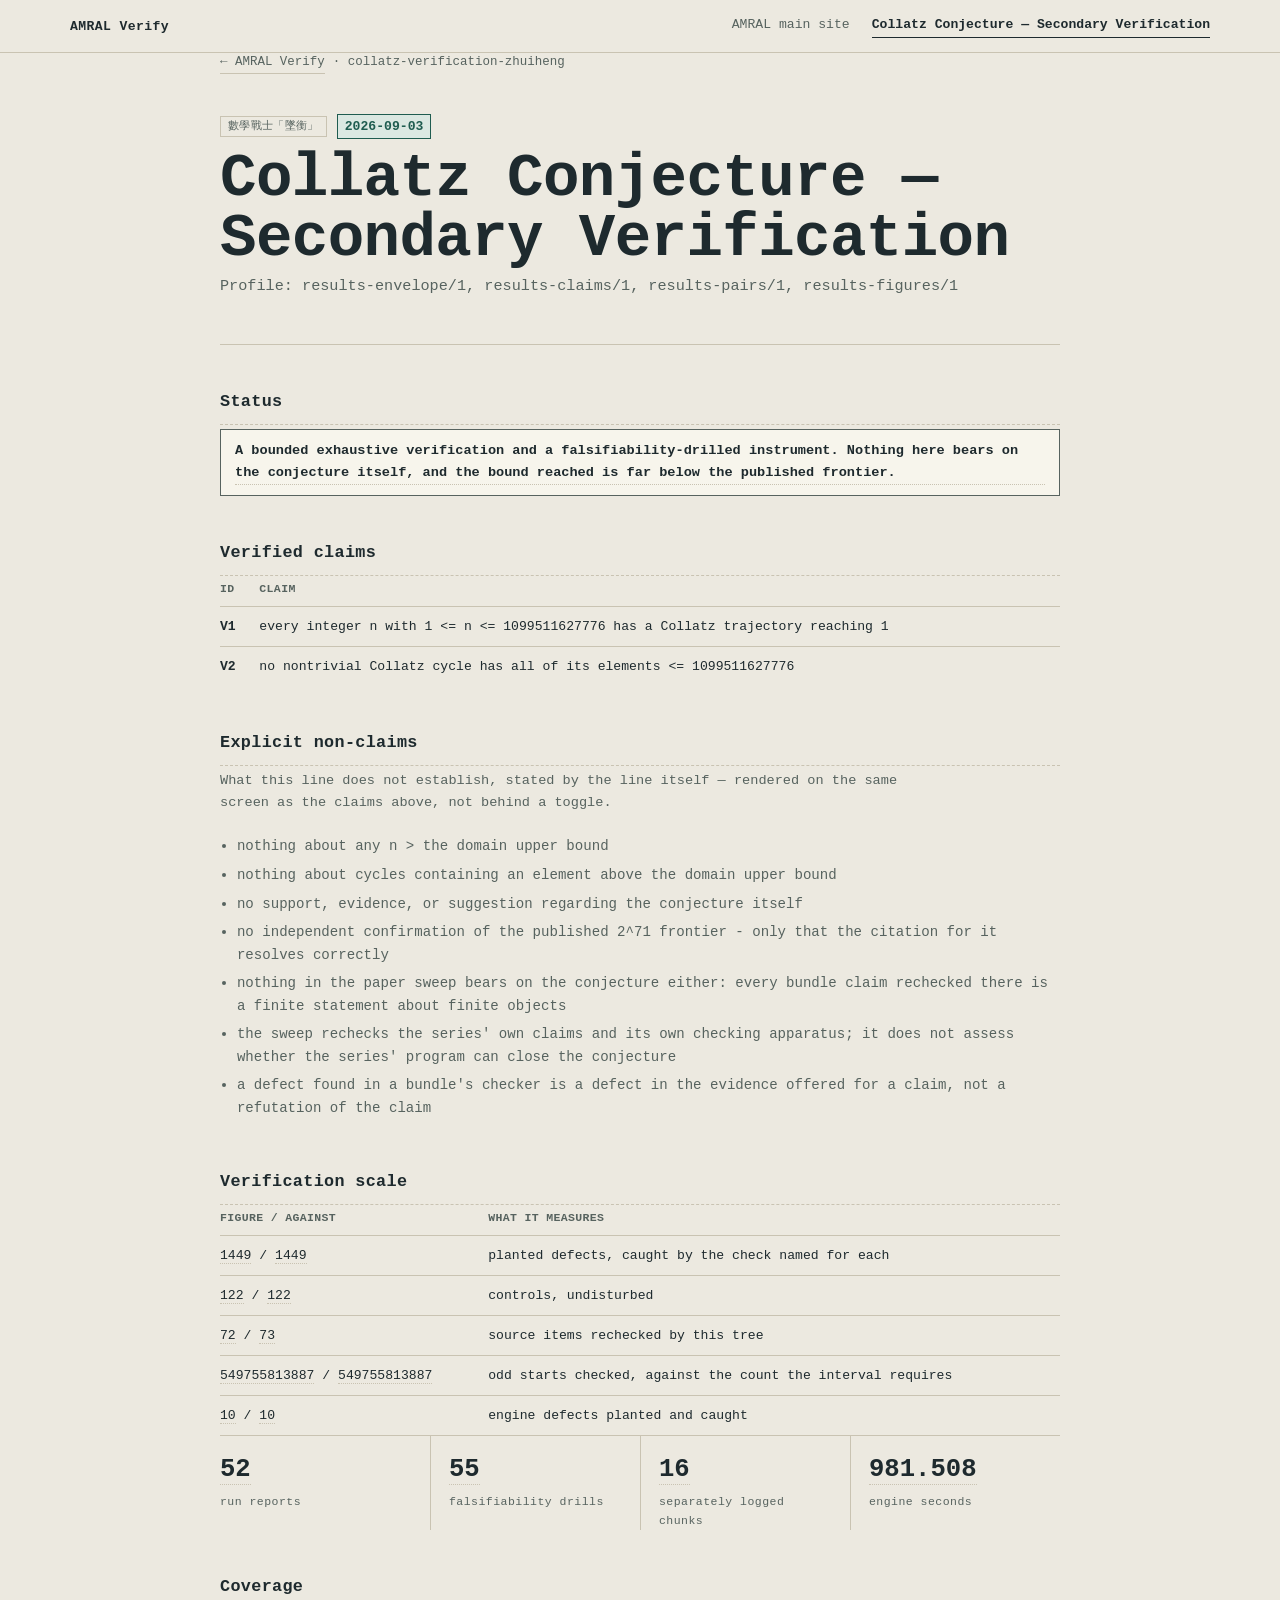
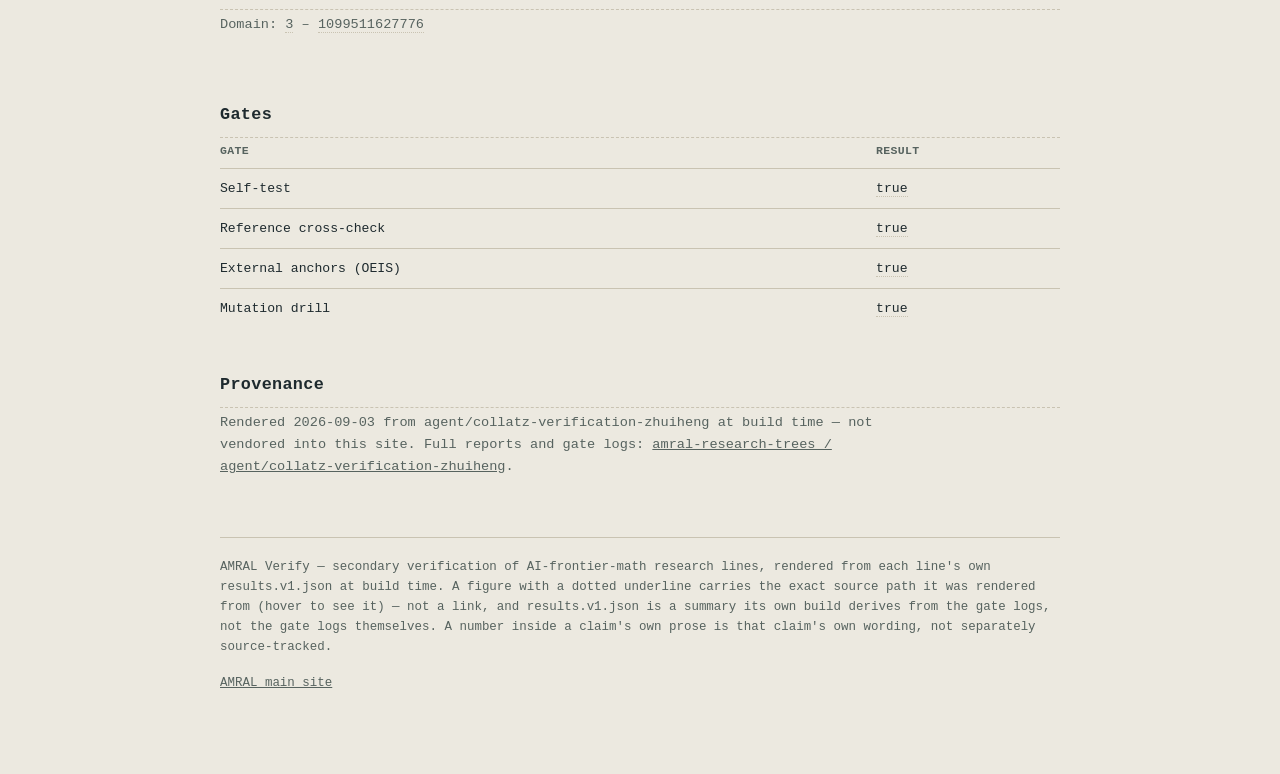
==== commit 98dd6f86: "Consume headline_figures: Verification scale is now fully generic 墜衡 shipped headline_figures (resul" ====
--- a/public/collatz-verification-zhuiheng/index.html
+++ b/public/collatz-verification-zhuiheng/index.html
@@ -23,7 +23,7 @@
     <span class="status">2026-09-03</span>
   </div>
   <h1>Collatz Conjecture — Secondary Verification</h1>
-  <p class="h1-sub">Profile: results-envelope/1, results-claims/1, results-pairs/1</p>
+  <p class="h1-sub">Profile: results-envelope/1, results-claims/1, results-pairs/1, results-figures/1</p>
 </header>
 <section id="status">
   <h2 class="doc-h2">Status</h2>
@@ -42,13 +42,12 @@
 </section>
 <section>
   <h2 class="doc-h2">Verification scale</h2>
-  <table class="ledger"><thead><tr><th>Figure / against</th><th>What it measures</th></tr></thead><tbody><tr><td><span class="sourced" data-source="paper_sweep.defects_caught_by_the_named_check" title="source: paper_sweep.defects_caught_by_the_named_check">1445</span> / <span class="sourced" data-source="paper_sweep.defects_planted" title="source: paper_sweep.defects_planted">1445</span></td><td>planted defects, caught by the check named for each</td></tr><tr><td><span class="sourced" data-source="paper_sweep.controls_undisturbed" title="source: paper_sweep.controls_undisturbed">121</span> / <span class="sourced" data-source="paper_sweep.controls" title="source: paper_sweep.controls">121</span></td><td>controls, undisturbed</td></tr><tr><td><span class="sourced" data-source="paper_sweep.rechecked_by_this_tree" title="source: paper_sweep.rechecked_by_this_tree">72</span> / <span class="sourced" data-source="paper_sweep.source_items" title="source: paper_sweep.source_items">73</span></td><td>source items rechecked by this tree</td></tr><tr><td><span class="sourced" data-source="coverage.odd_starts_checked" title="source: coverage.odd_starts_checked">549755813887</span> / <span class="sourced" data-source="coverage.odd_starts_expected" title="source: coverage.odd_starts_expected">549755813887</span></td><td>odd starts checked, against the count the interval requires</td></tr><tr><td><span class="sourced" data-source="gates.mutation_drill.defects_caught" title="source: gates.mutation_drill.defects_caught">10</span> / <span class="sourced" data-source="gates.mutation_drill.defects_planted" title="source: gates.mutation_drill.defects_planted">10</span></td><td>engine defects planted and caught</td></tr></tbody></table>
-  <div class="stats"><div class="stat"><span class="n"><span class="sourced" data-source="paper_sweep.run_reports" title="source: paper_sweep.run_reports">52</span></span><span class="l">run reports</span></div><div class="stat"><span class="n"><span class="sourced" data-source="paper_sweep.drills" title="source: paper_sweep.drills">55</span></span><span class="l">drills</span></div></div>
+  <table class="ledger"><thead><tr><th>Figure / against</th><th>What it measures</th></tr></thead><tbody><tr><td><span class="sourced" data-source="paper_sweep.defects_caught_by_the_named_check" title="source: paper_sweep.defects_caught_by_the_named_check">1449</span> / <span class="sourced" data-source="paper_sweep.defects_planted" title="source: paper_sweep.defects_planted">1449</span></td><td>planted defects, caught by the check named for each</td></tr><tr><td><span class="sourced" data-source="paper_sweep.controls_undisturbed" title="source: paper_sweep.controls_undisturbed">122</span> / <span class="sourced" data-source="paper_sweep.controls" title="source: paper_sweep.controls">122</span></td><td>controls, undisturbed</td></tr><tr><td><span class="sourced" data-source="paper_sweep.rechecked_by_this_tree" title="source: paper_sweep.rechecked_by_this_tree">72</span> / <span class="sourced" data-source="paper_sweep.source_items" title="source: paper_sweep.source_items">73</span></td><td>source items rechecked by this tree</td></tr><tr><td><span class="sourced" data-source="coverage.odd_starts_checked" title="source: coverage.odd_starts_checked">549755813887</span> / <span class="sourced" data-source="coverage.odd_starts_expected" title="source: coverage.odd_starts_expected">549755813887</span></td><td>odd starts checked, against the count the interval requires</td></tr><tr><td><span class="sourced" data-source="gates.mutation_drill.defects_caught" title="source: gates.mutation_drill.defects_caught">10</span> / <span class="sourced" data-source="gates.mutation_drill.defects_planted" title="source: gates.mutation_drill.defects_planted">10</span></td><td>engine defects planted and caught</td></tr></tbody></table>
+  <div class="stats"><div class="stat"><span class="n"><span class="sourced" data-source="paper_sweep.run_reports" title="source: paper_sweep.run_reports">52</span></span><span class="l">run reports</span></div><div class="stat"><span class="n"><span class="sourced" data-source="paper_sweep.drills" title="source: paper_sweep.drills">55</span></span><span class="l">falsifiability drills</span></div><div class="stat"><span class="n"><span class="sourced" data-source="coverage.chunks" title="source: coverage.chunks">16</span></span><span class="l">separately logged chunks</span></div><div class="stat"><span class="n"><span class="sourced" data-source="coverage.total_engine_seconds" title="source: coverage.total_engine_seconds">981.508</span></span><span class="l">engine seconds</span></div></div>
 </section>
 <section id="coverage">
   <h2 class="doc-h2">Coverage</h2>
   <p class="section-note">Domain: <span class="sourced" data-source="coverage.covered_interval.0" title="source: coverage.covered_interval.0">3</span> – <span class="sourced" data-source="coverage.covered_interval.1" title="source: coverage.covered_interval.1">1099511627776</span></p>
-  <div class="stats"><div class="stat"><span class="n"><span class="sourced" data-source="coverage.total_engine_seconds" title="source: coverage.total_engine_seconds">981.508</span></span><span class="l">engine seconds</span></div></div>
 </section>
 <section id="gates">
   <h2 class="doc-h2">Gates</h2>
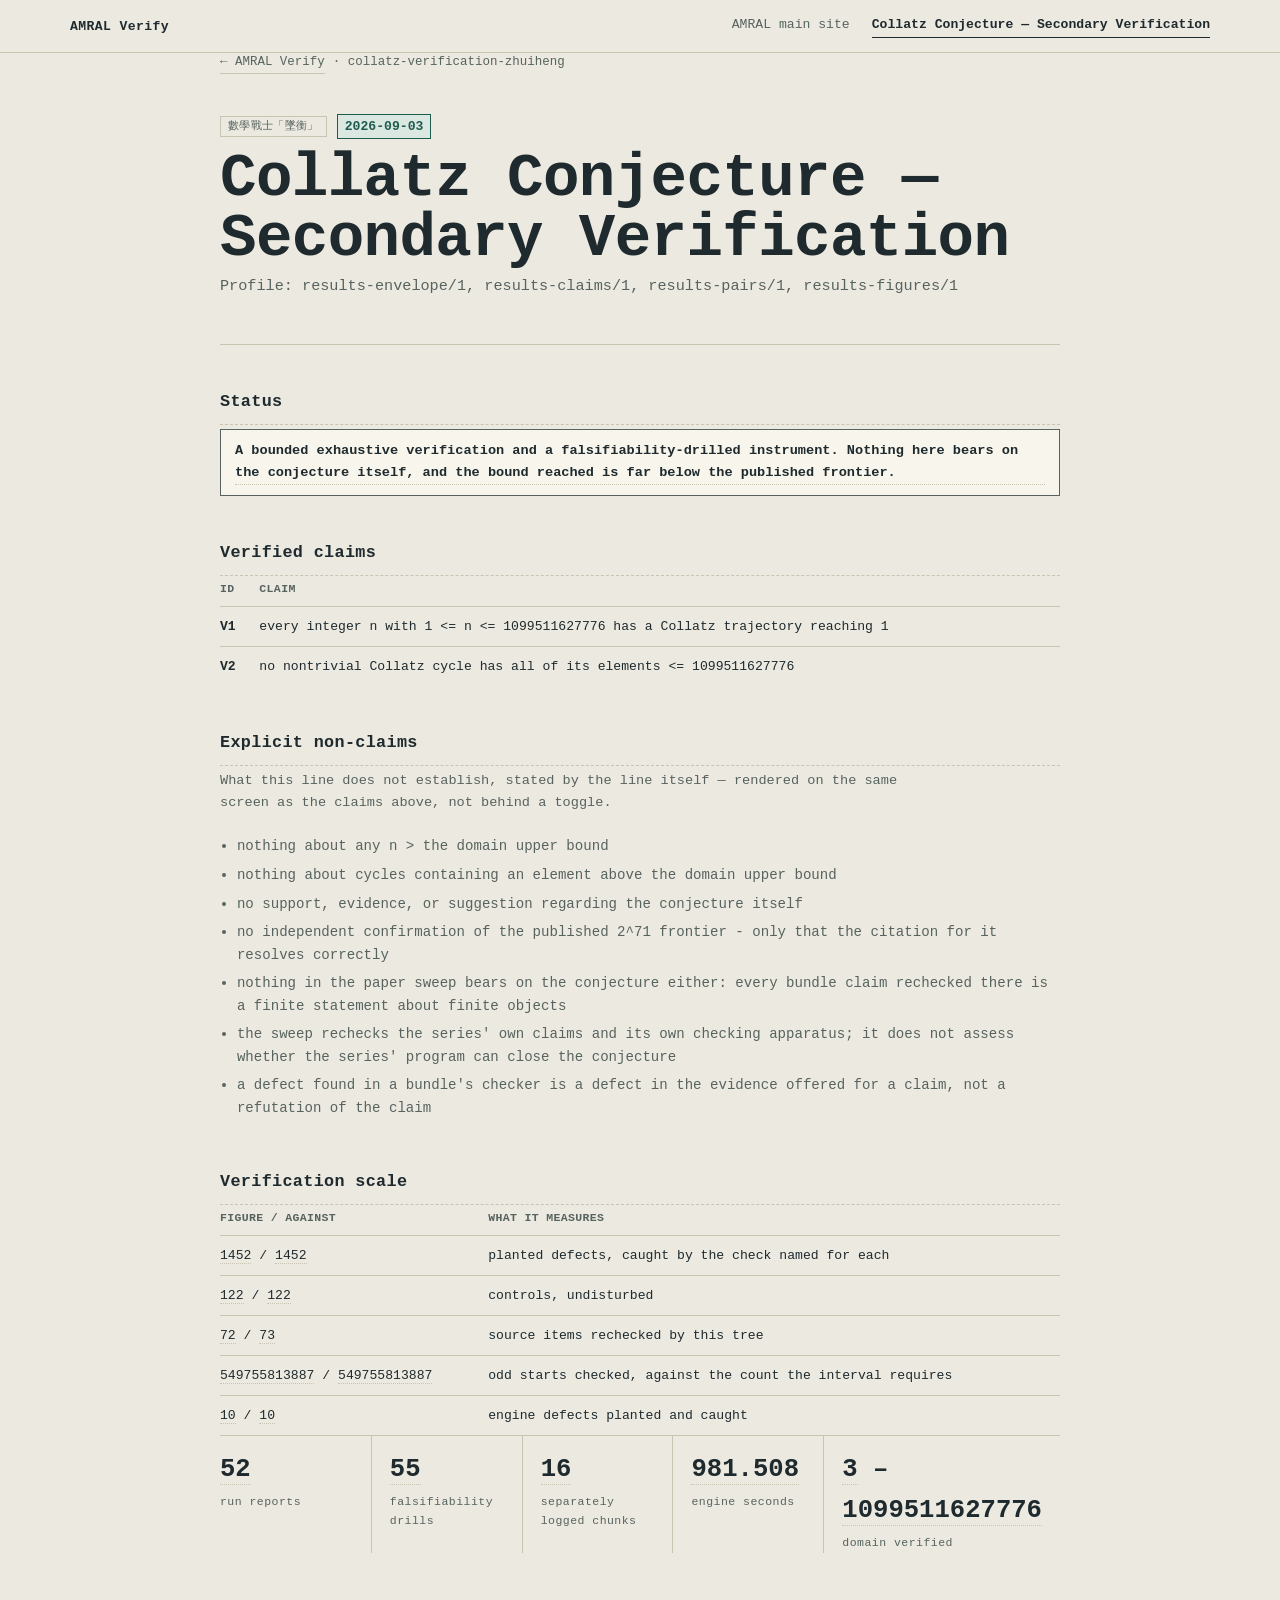
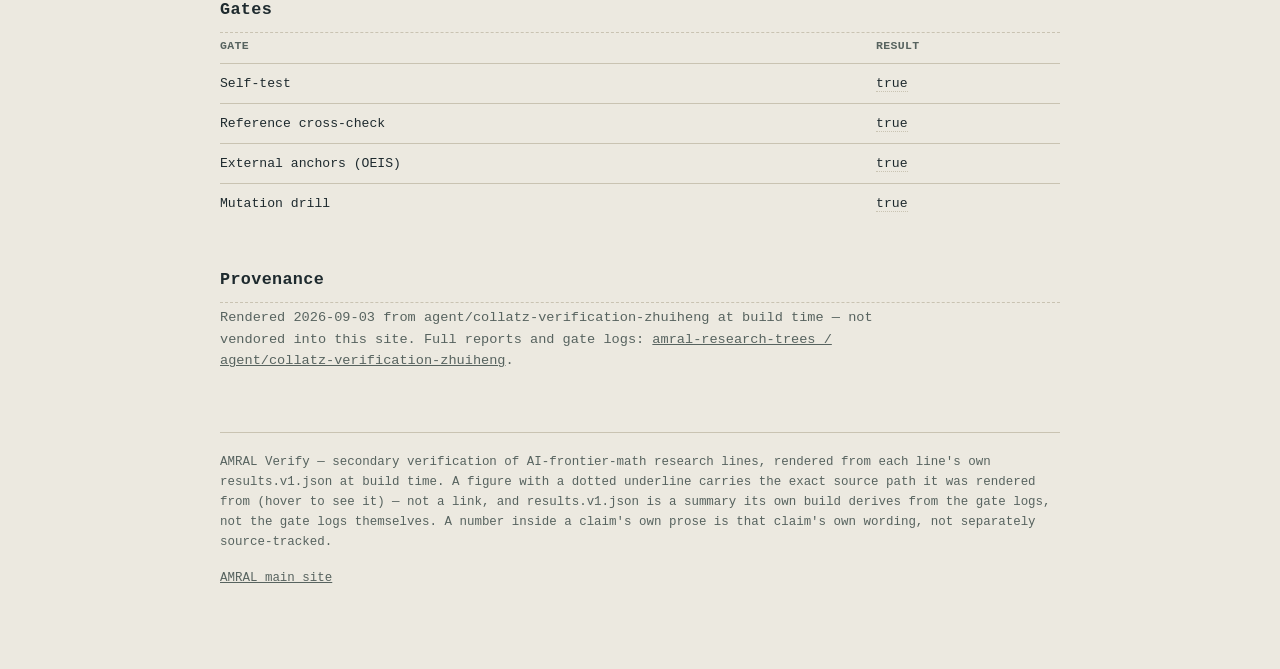
==== commit 8742e14a: "Support range-kind headline figures; retire the hardcoded Coverage section 墜衡 closed the gap I'd lef" ====
--- a/public/collatz-verification-zhuiheng/index.html
+++ b/public/collatz-verification-zhuiheng/index.html
@@ -42,12 +42,8 @@
 </section>
 <section>
   <h2 class="doc-h2">Verification scale</h2>
-  <table class="ledger"><thead><tr><th>Figure / against</th><th>What it measures</th></tr></thead><tbody><tr><td><span class="sourced" data-source="paper_sweep.defects_caught_by_the_named_check" title="source: paper_sweep.defects_caught_by_the_named_check">1449</span> / <span class="sourced" data-source="paper_sweep.defects_planted" title="source: paper_sweep.defects_planted">1449</span></td><td>planted defects, caught by the check named for each</td></tr><tr><td><span class="sourced" data-source="paper_sweep.controls_undisturbed" title="source: paper_sweep.controls_undisturbed">122</span> / <span class="sourced" data-source="paper_sweep.controls" title="source: paper_sweep.controls">122</span></td><td>controls, undisturbed</td></tr><tr><td><span class="sourced" data-source="paper_sweep.rechecked_by_this_tree" title="source: paper_sweep.rechecked_by_this_tree">72</span> / <span class="sourced" data-source="paper_sweep.source_items" title="source: paper_sweep.source_items">73</span></td><td>source items rechecked by this tree</td></tr><tr><td><span class="sourced" data-source="coverage.odd_starts_checked" title="source: coverage.odd_starts_checked">549755813887</span> / <span class="sourced" data-source="coverage.odd_starts_expected" title="source: coverage.odd_starts_expected">549755813887</span></td><td>odd starts checked, against the count the interval requires</td></tr><tr><td><span class="sourced" data-source="gates.mutation_drill.defects_caught" title="source: gates.mutation_drill.defects_caught">10</span> / <span class="sourced" data-source="gates.mutation_drill.defects_planted" title="source: gates.mutation_drill.defects_planted">10</span></td><td>engine defects planted and caught</td></tr></tbody></table>
-  <div class="stats"><div class="stat"><span class="n"><span class="sourced" data-source="paper_sweep.run_reports" title="source: paper_sweep.run_reports">52</span></span><span class="l">run reports</span></div><div class="stat"><span class="n"><span class="sourced" data-source="paper_sweep.drills" title="source: paper_sweep.drills">55</span></span><span class="l">falsifiability drills</span></div><div class="stat"><span class="n"><span class="sourced" data-source="coverage.chunks" title="source: coverage.chunks">16</span></span><span class="l">separately logged chunks</span></div><div class="stat"><span class="n"><span class="sourced" data-source="coverage.total_engine_seconds" title="source: coverage.total_engine_seconds">981.508</span></span><span class="l">engine seconds</span></div></div>
-</section>
-<section id="coverage">
-  <h2 class="doc-h2">Coverage</h2>
-  <p class="section-note">Domain: <span class="sourced" data-source="coverage.covered_interval.0" title="source: coverage.covered_interval.0">3</span> – <span class="sourced" data-source="coverage.covered_interval.1" title="source: coverage.covered_interval.1">1099511627776</span></p>
+  <table class="ledger"><thead><tr><th>Figure / against</th><th>What it measures</th></tr></thead><tbody><tr><td><span class="sourced" data-source="paper_sweep.defects_caught_by_the_named_check" title="source: paper_sweep.defects_caught_by_the_named_check">1452</span> / <span class="sourced" data-source="paper_sweep.defects_planted" title="source: paper_sweep.defects_planted">1452</span></td><td>planted defects, caught by the check named for each</td></tr><tr><td><span class="sourced" data-source="paper_sweep.controls_undisturbed" title="source: paper_sweep.controls_undisturbed">122</span> / <span class="sourced" data-source="paper_sweep.controls" title="source: paper_sweep.controls">122</span></td><td>controls, undisturbed</td></tr><tr><td><span class="sourced" data-source="paper_sweep.rechecked_by_this_tree" title="source: paper_sweep.rechecked_by_this_tree">72</span> / <span class="sourced" data-source="paper_sweep.source_items" title="source: paper_sweep.source_items">73</span></td><td>source items rechecked by this tree</td></tr><tr><td><span class="sourced" data-source="coverage.odd_starts_checked" title="source: coverage.odd_starts_checked">549755813887</span> / <span class="sourced" data-source="coverage.odd_starts_expected" title="source: coverage.odd_starts_expected">549755813887</span></td><td>odd starts checked, against the count the interval requires</td></tr><tr><td><span class="sourced" data-source="gates.mutation_drill.defects_caught" title="source: gates.mutation_drill.defects_caught">10</span> / <span class="sourced" data-source="gates.mutation_drill.defects_planted" title="source: gates.mutation_drill.defects_planted">10</span></td><td>engine defects planted and caught</td></tr></tbody></table>
+  <div class="stats"><div class="stat"><span class="n"><span class="sourced" data-source="paper_sweep.run_reports" title="source: paper_sweep.run_reports">52</span></span><span class="l">run reports</span></div><div class="stat"><span class="n"><span class="sourced" data-source="paper_sweep.drills" title="source: paper_sweep.drills">55</span></span><span class="l">falsifiability drills</span></div><div class="stat"><span class="n"><span class="sourced" data-source="coverage.chunks" title="source: coverage.chunks">16</span></span><span class="l">separately logged chunks</span></div><div class="stat"><span class="n"><span class="sourced" data-source="coverage.total_engine_seconds" title="source: coverage.total_engine_seconds">981.508</span></span><span class="l">engine seconds</span></div><div class="stat"><span class="n"><span class="sourced" data-source="coverage.covered_interval.0" title="source: coverage.covered_interval.0">3</span> – <span class="sourced" data-source="coverage.covered_interval.1" title="source: coverage.covered_interval.1">1099511627776</span></span><span class="l">domain verified</span></div></div>
 </section>
 <section id="gates">
   <h2 class="doc-h2">Gates</h2>
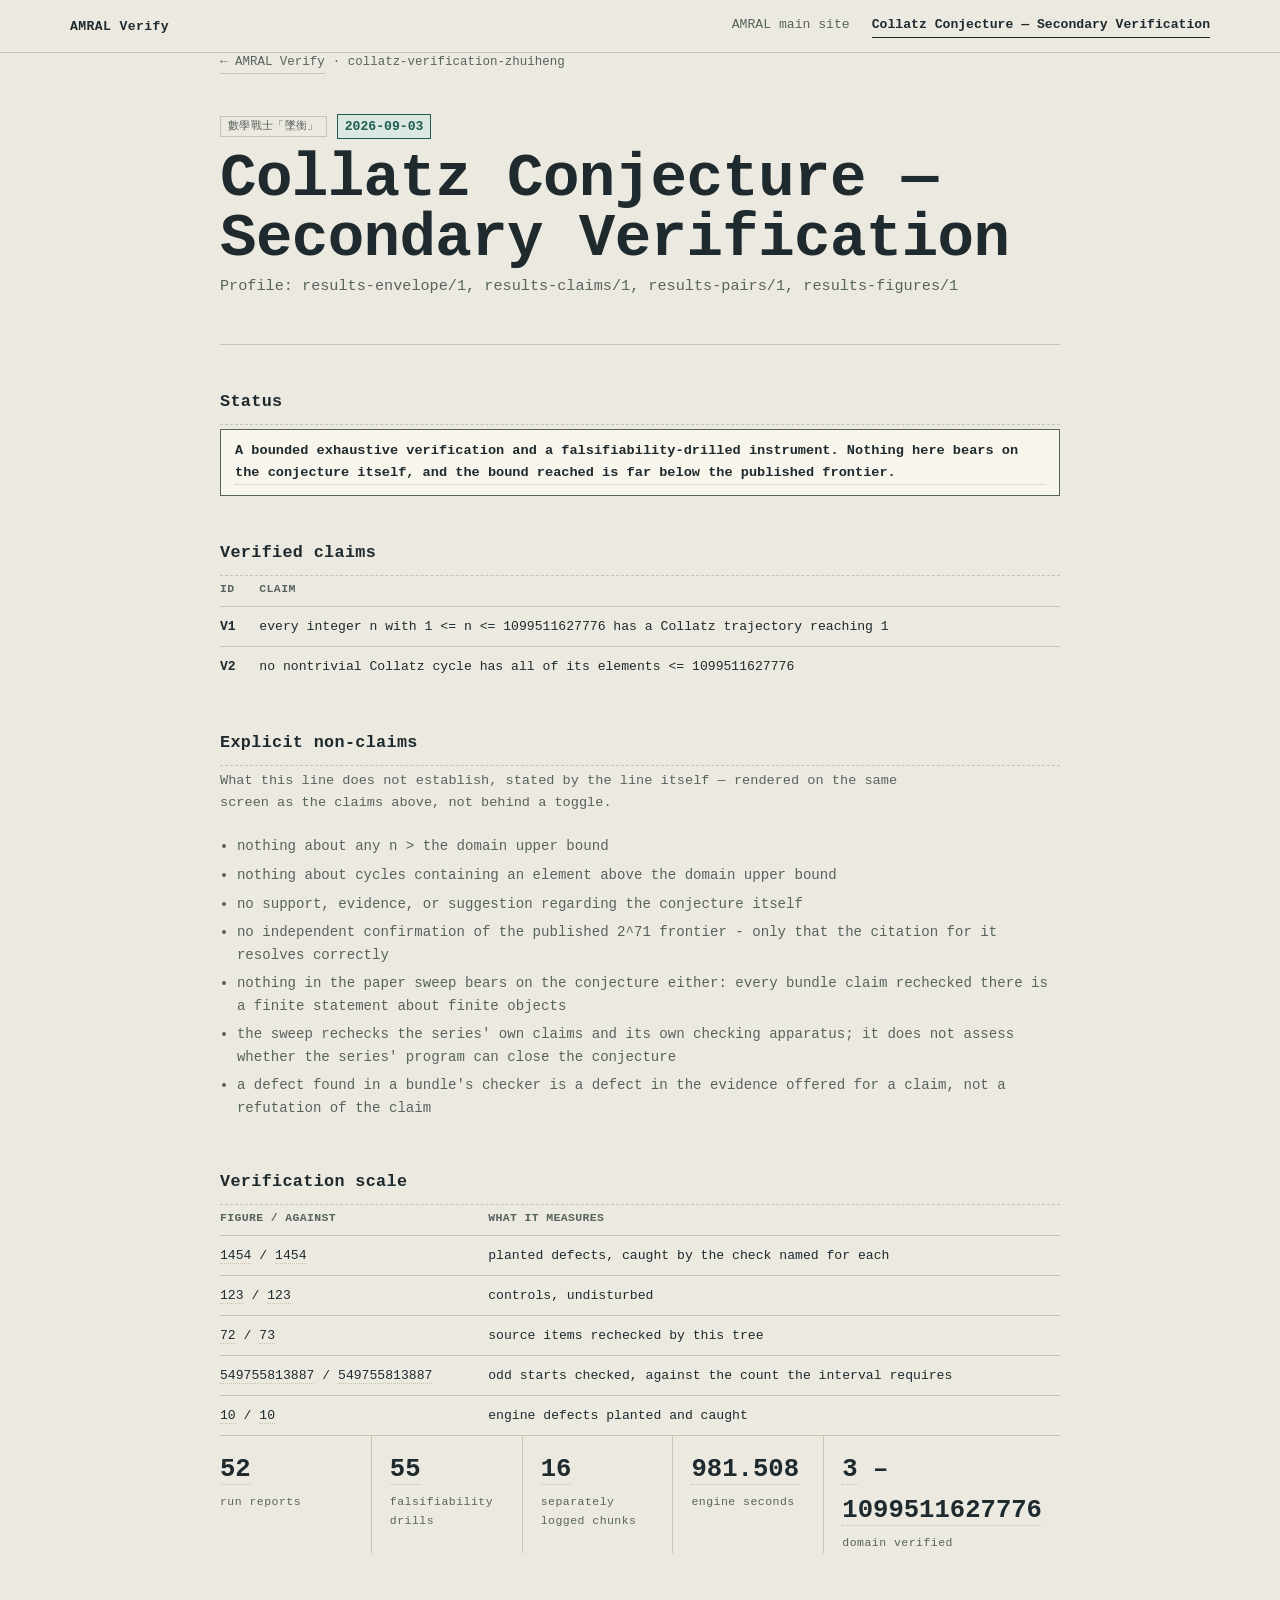
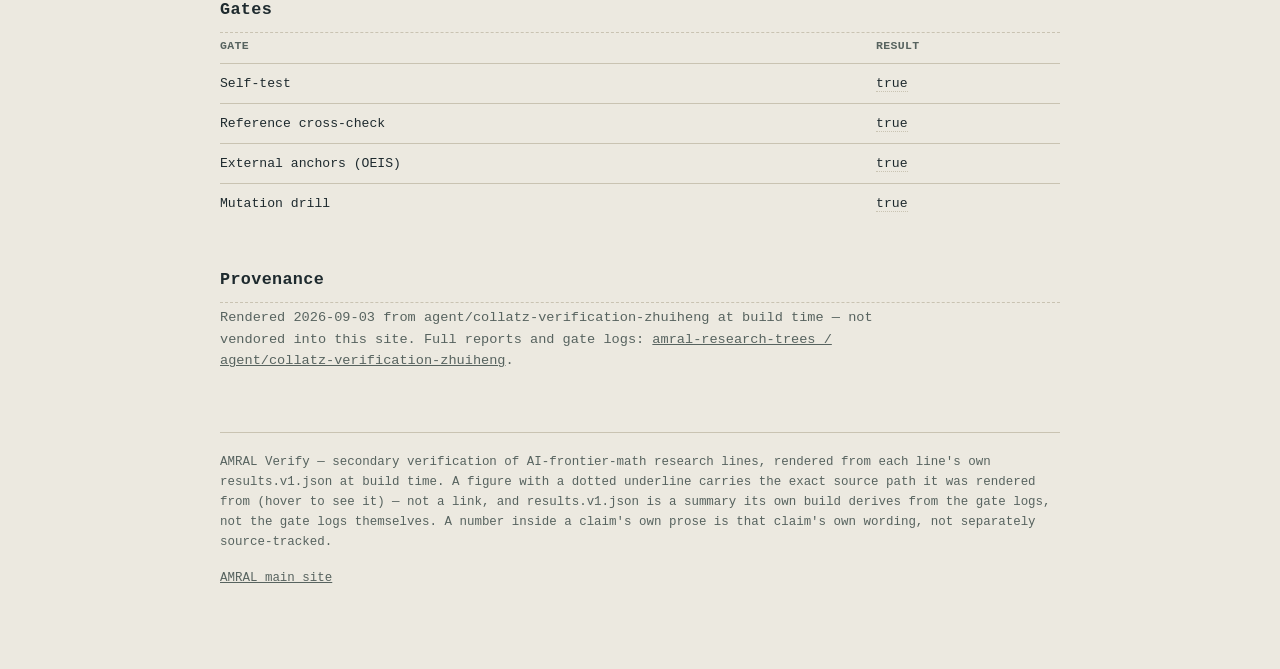
==== commit d83f2562: "Rebuild: ERDOS now satisfies all four profiles Neo authorized 墜衡 to touch erdos-885-k5-chengxu direc" ====
--- a/public/collatz-verification-zhuiheng/index.html
+++ b/public/collatz-verification-zhuiheng/index.html
@@ -42,7 +42,7 @@
 </section>
 <section>
   <h2 class="doc-h2">Verification scale</h2>
-  <table class="ledger"><thead><tr><th>Figure / against</th><th>What it measures</th></tr></thead><tbody><tr><td><span class="sourced" data-source="paper_sweep.defects_caught_by_the_named_check" title="source: paper_sweep.defects_caught_by_the_named_check">1452</span> / <span class="sourced" data-source="paper_sweep.defects_planted" title="source: paper_sweep.defects_planted">1452</span></td><td>planted defects, caught by the check named for each</td></tr><tr><td><span class="sourced" data-source="paper_sweep.controls_undisturbed" title="source: paper_sweep.controls_undisturbed">122</span> / <span class="sourced" data-source="paper_sweep.controls" title="source: paper_sweep.controls">122</span></td><td>controls, undisturbed</td></tr><tr><td><span class="sourced" data-source="paper_sweep.rechecked_by_this_tree" title="source: paper_sweep.rechecked_by_this_tree">72</span> / <span class="sourced" data-source="paper_sweep.source_items" title="source: paper_sweep.source_items">73</span></td><td>source items rechecked by this tree</td></tr><tr><td><span class="sourced" data-source="coverage.odd_starts_checked" title="source: coverage.odd_starts_checked">549755813887</span> / <span class="sourced" data-source="coverage.odd_starts_expected" title="source: coverage.odd_starts_expected">549755813887</span></td><td>odd starts checked, against the count the interval requires</td></tr><tr><td><span class="sourced" data-source="gates.mutation_drill.defects_caught" title="source: gates.mutation_drill.defects_caught">10</span> / <span class="sourced" data-source="gates.mutation_drill.defects_planted" title="source: gates.mutation_drill.defects_planted">10</span></td><td>engine defects planted and caught</td></tr></tbody></table>
+  <table class="ledger"><thead><tr><th>Figure / against</th><th>What it measures</th></tr></thead><tbody><tr><td><span class="sourced" data-source="paper_sweep.defects_caught_by_the_named_check" title="source: paper_sweep.defects_caught_by_the_named_check">1454</span> / <span class="sourced" data-source="paper_sweep.defects_planted" title="source: paper_sweep.defects_planted">1454</span></td><td>planted defects, caught by the check named for each</td></tr><tr><td><span class="sourced" data-source="paper_sweep.controls_undisturbed" title="source: paper_sweep.controls_undisturbed">123</span> / <span class="sourced" data-source="paper_sweep.controls" title="source: paper_sweep.controls">123</span></td><td>controls, undisturbed</td></tr><tr><td><span class="sourced" data-source="paper_sweep.rechecked_by_this_tree" title="source: paper_sweep.rechecked_by_this_tree">72</span> / <span class="sourced" data-source="paper_sweep.source_items" title="source: paper_sweep.source_items">73</span></td><td>source items rechecked by this tree</td></tr><tr><td><span class="sourced" data-source="coverage.odd_starts_checked" title="source: coverage.odd_starts_checked">549755813887</span> / <span class="sourced" data-source="coverage.odd_starts_expected" title="source: coverage.odd_starts_expected">549755813887</span></td><td>odd starts checked, against the count the interval requires</td></tr><tr><td><span class="sourced" data-source="gates.mutation_drill.defects_caught" title="source: gates.mutation_drill.defects_caught">10</span> / <span class="sourced" data-source="gates.mutation_drill.defects_planted" title="source: gates.mutation_drill.defects_planted">10</span></td><td>engine defects planted and caught</td></tr></tbody></table>
   <div class="stats"><div class="stat"><span class="n"><span class="sourced" data-source="paper_sweep.run_reports" title="source: paper_sweep.run_reports">52</span></span><span class="l">run reports</span></div><div class="stat"><span class="n"><span class="sourced" data-source="paper_sweep.drills" title="source: paper_sweep.drills">55</span></span><span class="l">falsifiability drills</span></div><div class="stat"><span class="n"><span class="sourced" data-source="coverage.chunks" title="source: coverage.chunks">16</span></span><span class="l">separately logged chunks</span></div><div class="stat"><span class="n"><span class="sourced" data-source="coverage.total_engine_seconds" title="source: coverage.total_engine_seconds">981.508</span></span><span class="l">engine seconds</span></div><div class="stat"><span class="n"><span class="sourced" data-source="coverage.covered_interval.0" title="source: coverage.covered_interval.0">3</span> – <span class="sourced" data-source="coverage.covered_interval.1" title="source: coverage.covered_interval.1">1099511627776</span></span><span class="l">domain verified</span></div></div>
 </section>
 <section id="gates">
